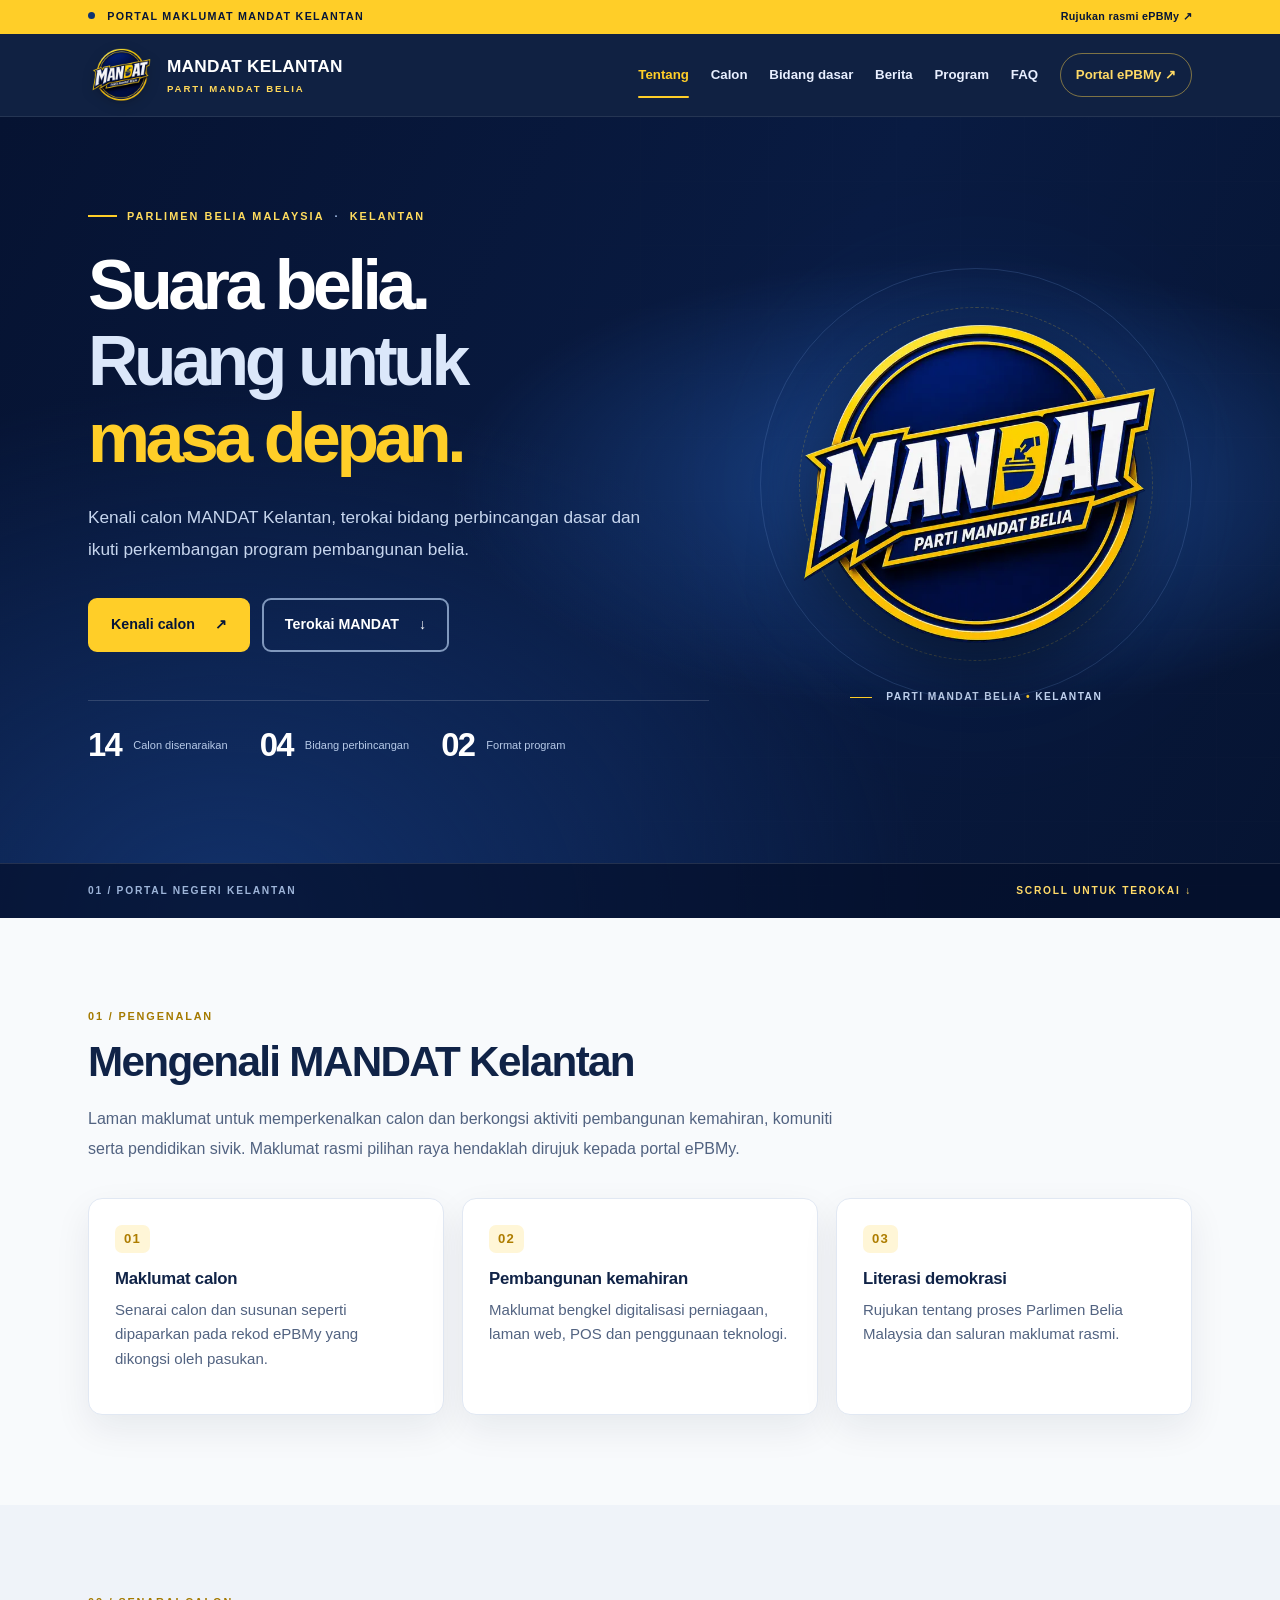
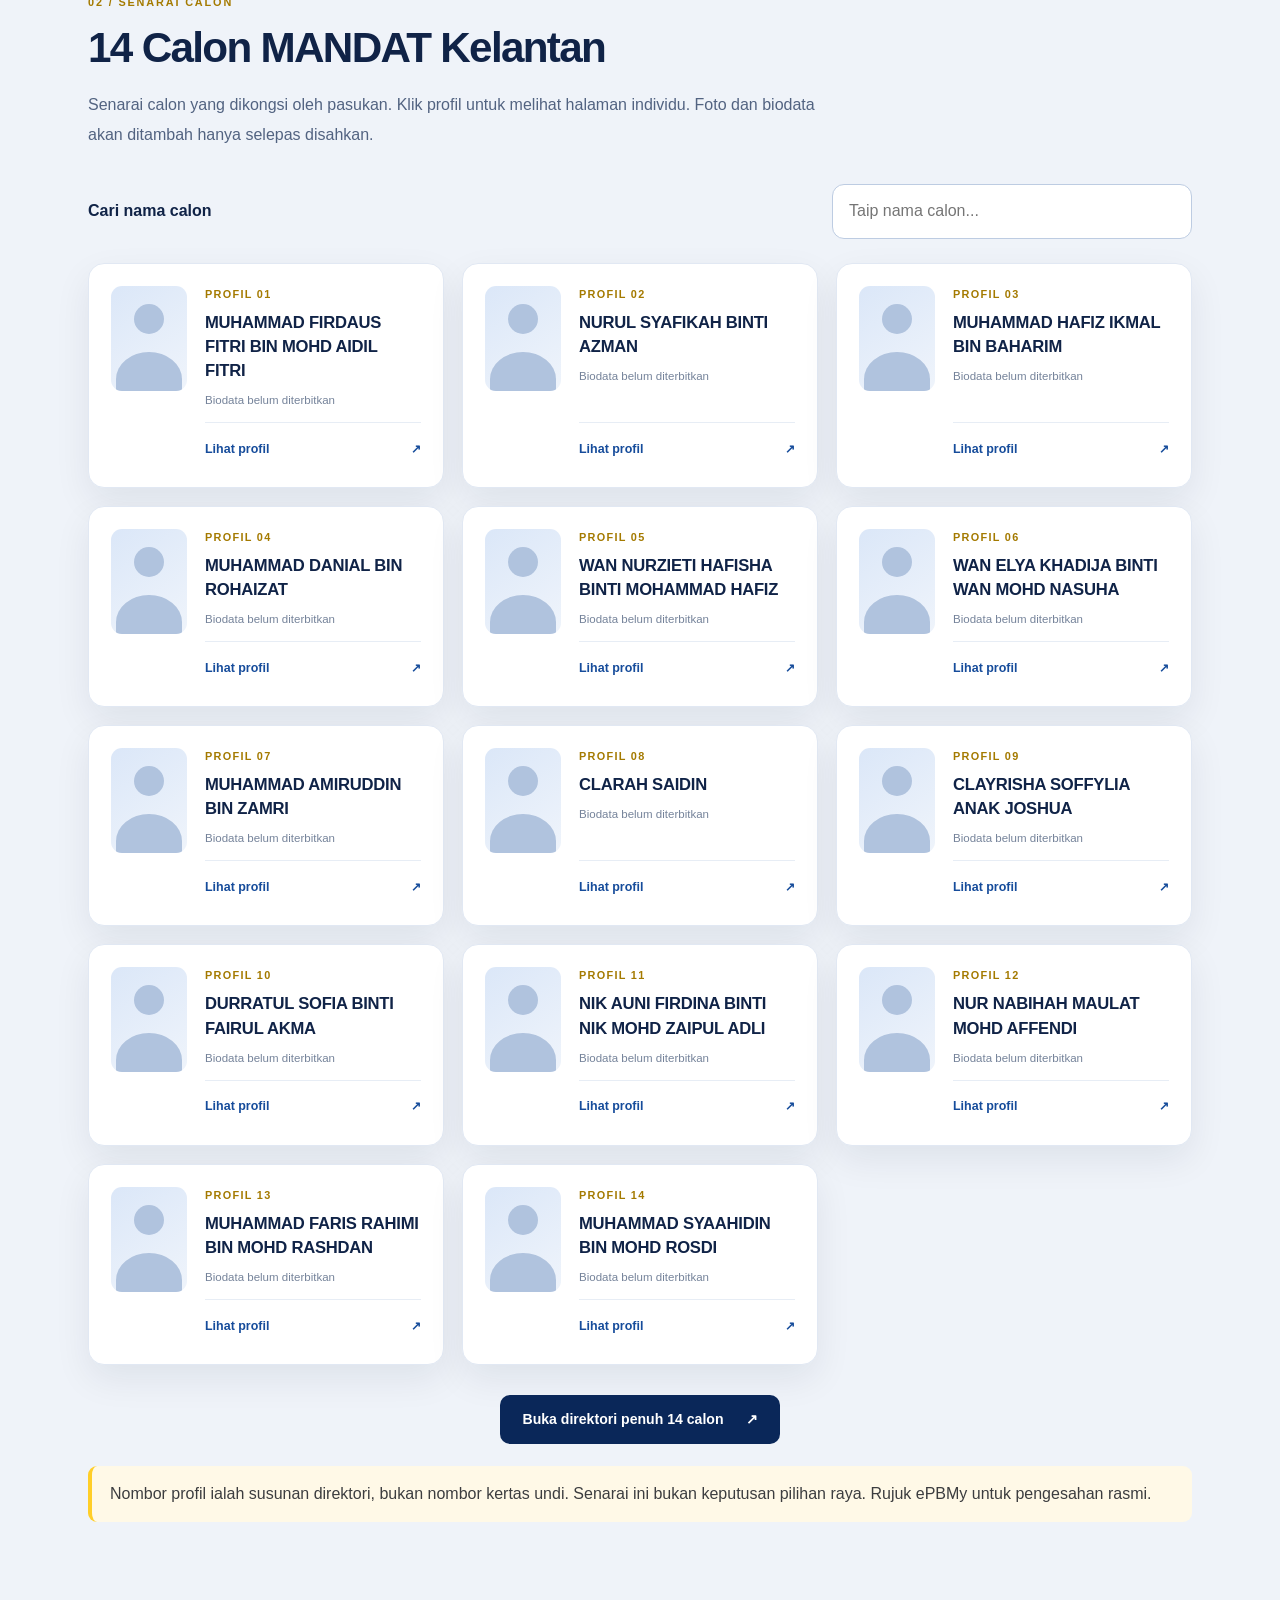
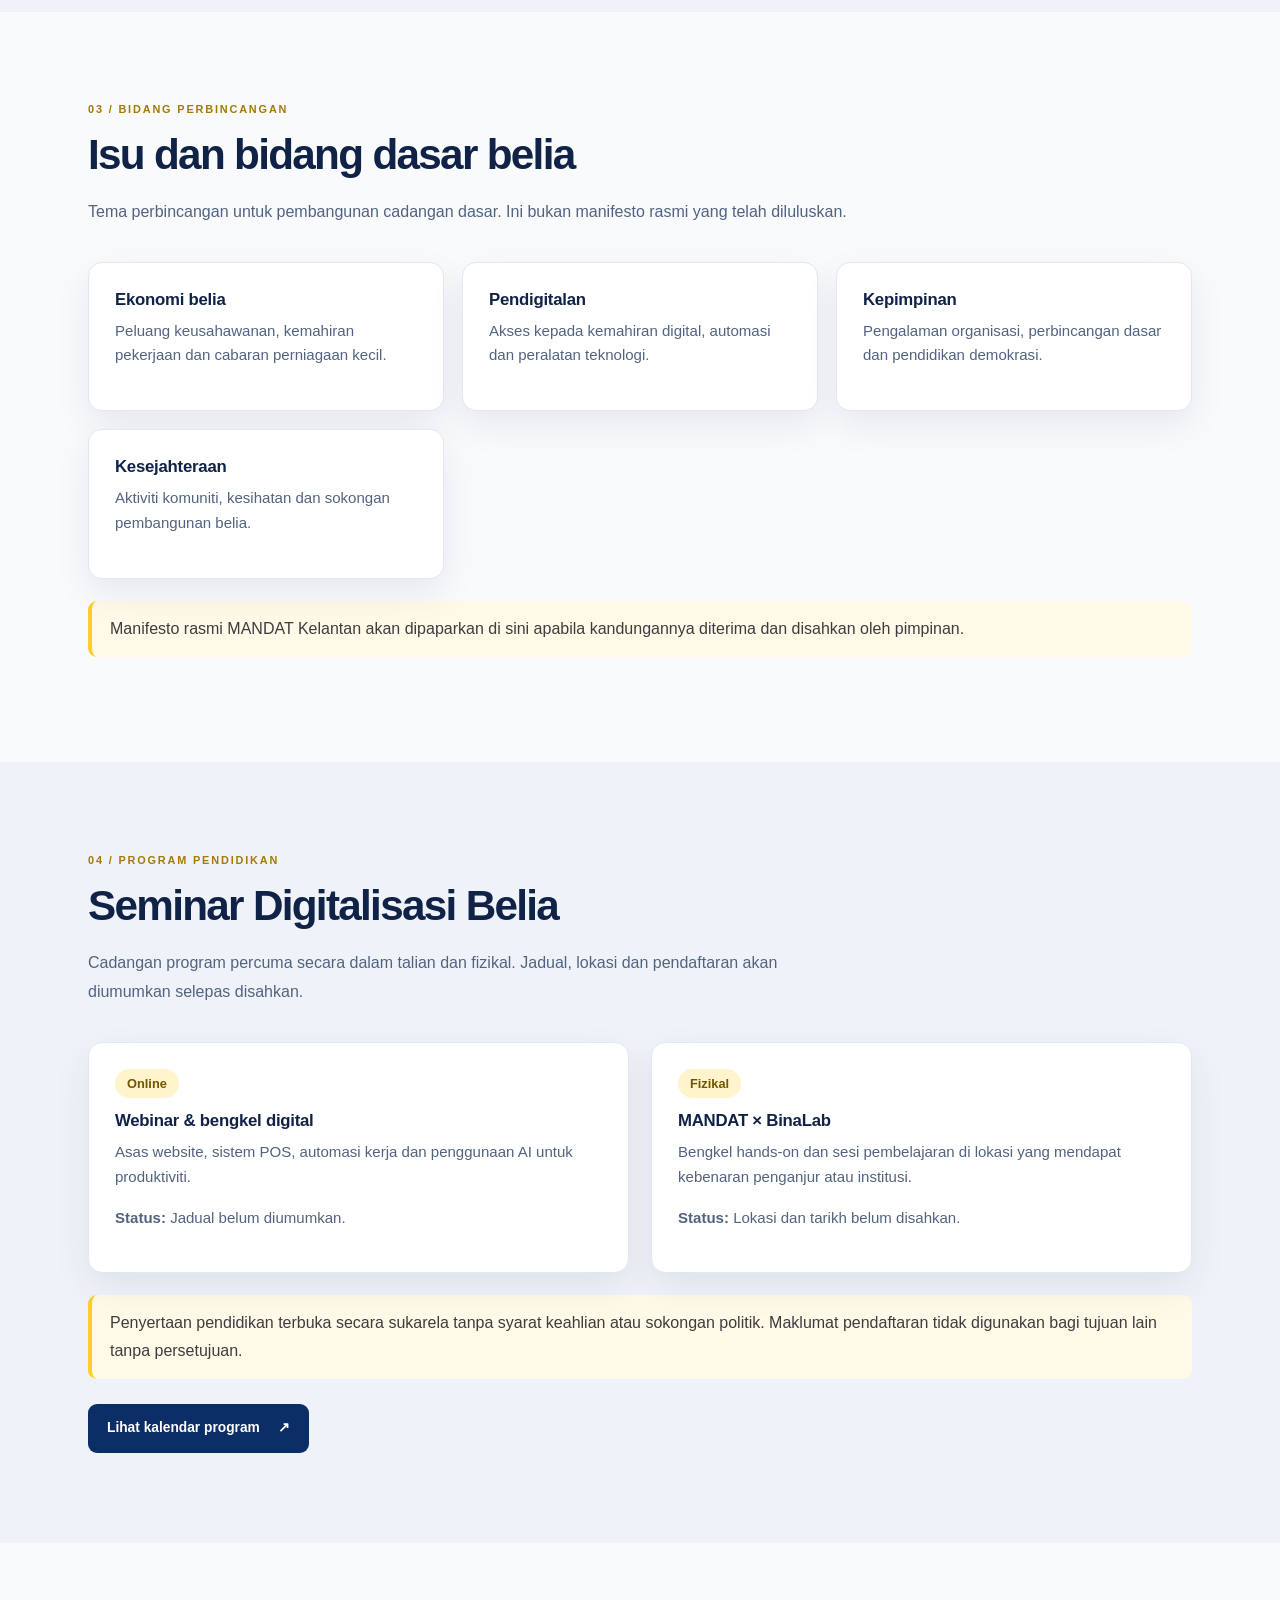
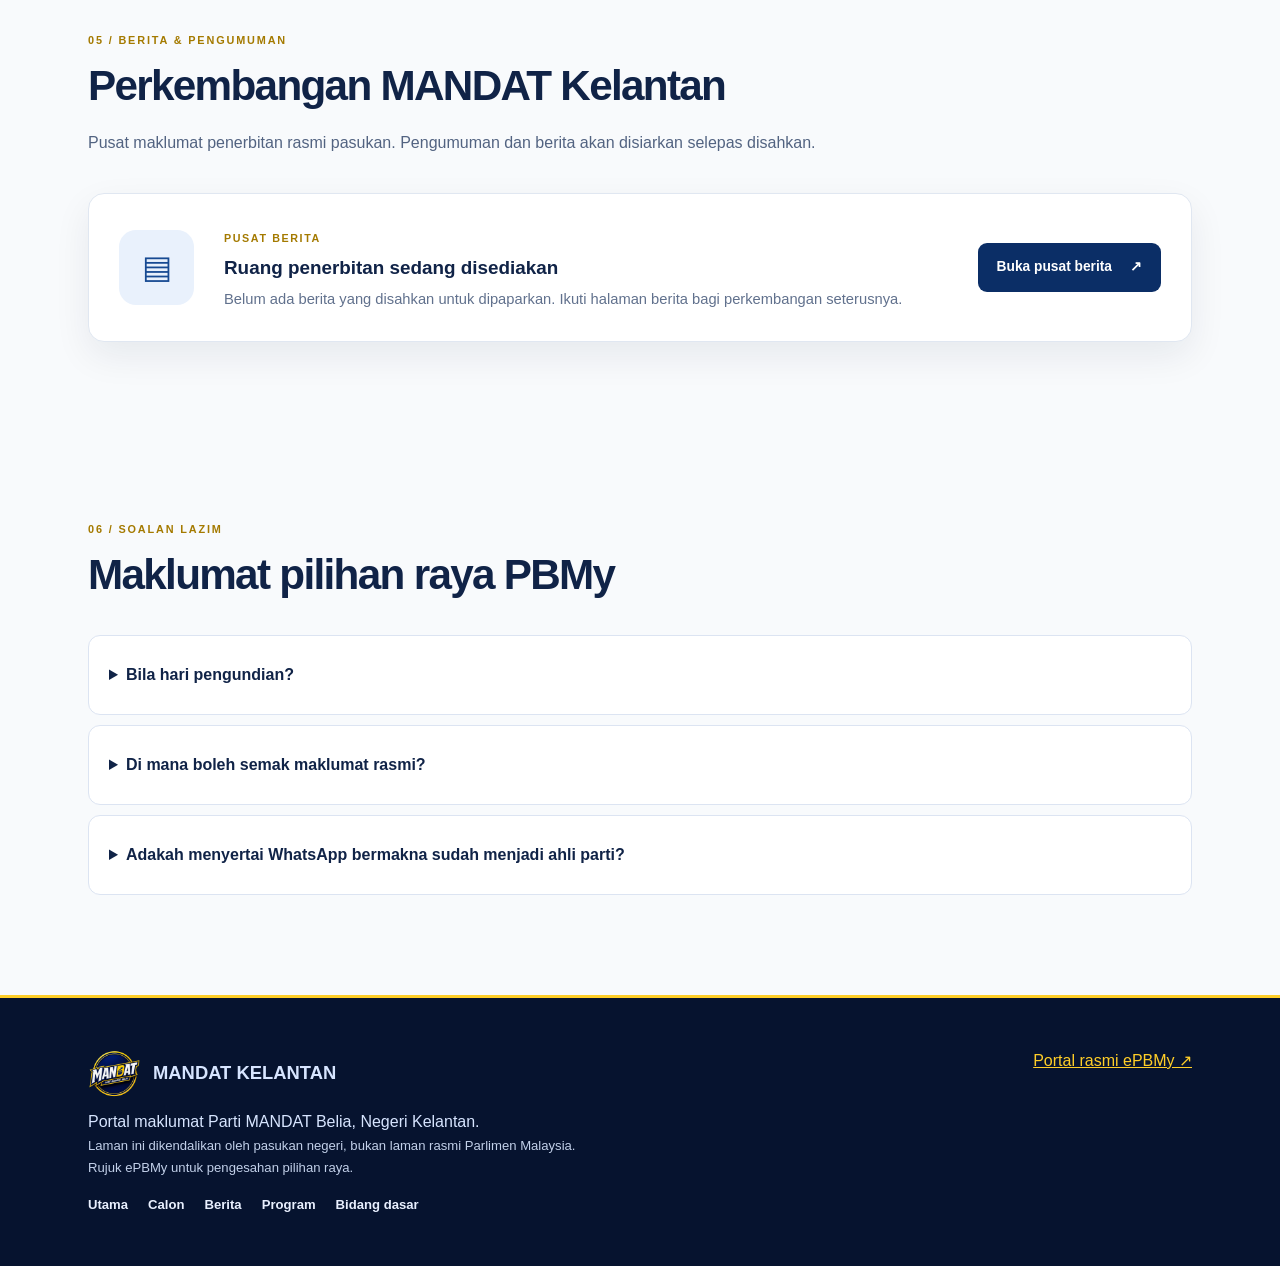
==== index.html @ 97d02eb4 "Connect index.html to Supabase CMS V3" ====
<!doctype html>
<html lang="ms"><head><meta charset="utf-8"><meta name="viewport" content="width=device-width, initial-scale=1">
<meta name="theme-color" content="#07183c"><meta name="description" content="Portal maklumat MANDAT Kelantan: calon, dasar, program pendidikan dan maklumat Parlimen Belia Malaysia.">
<title>MANDAT Kelantan | Calon, Dasar & Program Belia</title>
<meta property="og:title" content="MANDAT Kelantan | Calon, Dasar & Program Belia"><meta property="og:description" content="Kenali calon, bidang dasar dan program pendidikan belia Kelantan."><meta property="og:type" content="website"><meta name="color-scheme" content="light"><link rel="icon" type="image/svg+xml" href="mandat-logo-hd.svg?v=3">
<style>
:root{--navy:#07183c;--blue:#123d8d;--gold:#ffd11c;--white:#fff;--muted:#b8c9e6}*{box-sizing:border-box}html{scroll-behavior:smooth}body{margin:0;font:16px/1.65 system-ui,-apple-system,Segoe UI,sans-serif;color:#10244c;background:#f4f7fc}a{color:inherit}button{font:inherit;cursor:pointer}.wrap{max-width:1120px;margin:auto;padding:0 24px}header{background:var(--navy);color:#fff;position:sticky;top:0;z-index:10;box-shadow:0 6px 24px #0002}.head{min-height:76px;display:flex;align-items:center;justify-content:space-between;gap:16px}.brand{display:flex;align-items:center;gap:12px;text-decoration:none;font-weight:900;letter-spacing:.02em}.brand img{height:57px;width:65px;object-fit:contain}.brand span{font-size:1.05rem}.brand small{display:block;font-size:.67rem;color:var(--gold);letter-spacing:.12em}nav{display:flex;flex-wrap:wrap;gap:20px}nav a{text-decoration:none;font-size:.89rem;font-weight:650;color:#e8efff}nav a:hover{color:var(--gold)}.hero{background:radial-gradient(circle at 80% 20%,#1d56ae 0,transparent 45%),linear-gradient(120deg,#07183c,#102c67);color:#fff;padding:85px 0 95px;overflow:hidden}.hero .wrap{display:grid;grid-template-columns:1.5fr .65fr;align-items:center;gap:50px}.eyebrow{color:var(--gold);font-weight:800;text-transform:uppercase;letter-spacing:.18em;font-size:.75rem}h1{font-size:clamp(2.7rem,6vw,5.1rem);line-height:1.06;letter-spacing:-.045em;margin:16px 0}h2{font-size:clamp(1.7rem,3vw,2.4rem);line-height:1.2;margin:0 0 12px}h3{margin:0 0 8px;line-height:1.3}p{margin:0 0 16px}.hero p{color:#d8e4ff;max-width:640px}.hero img{width:100%;max-height:112px;max-width:112px;object-fit:contain;image-rendering:-webkit-optimize-contrast;filter:drop-shadow(0 15px 25px #0006)}.actions{display:flex;gap:12px;flex-wrap:wrap;margin-top:28px}.btn{display:inline-block;border-radius:10px;padding:12px 20px;font-weight:800;text-decoration:none;background:var(--gold);color:var(--navy);border:2px solid var(--gold)}.btn.secondary{background:transparent;color:white;border-color:#9db6e5}section{padding:74px 0}.section-head{max-width:750px;margin-bottom:26px}.muted{color:#526381}.grid{display:grid;grid-template-columns:repeat(3,1fr);gap:18px}.card{background:#fff;border:1px solid #dce4f2;border-radius:18px;padding:24px;box-shadow:0 8px 28px #123d8d0b}.card .num{color:#bd8e00;font-size:.82rem;font-weight:850;letter-spacing:.1em}.card p{color:#526381;font-size:.94rem}.band{background:#eaf0fb}.candidate{display:flex;align-items:center;gap:12px}.avatar{height:44px;width:44px;flex:none;display:grid;place-items:center;background:#dce8fa;color:#143c81;border-radius:50%;font-weight:800}.candidate h3{font-size:.92rem;margin:0}.candidate small{color:#687996}.note{border-left:4px solid var(--gold);padding:14px 18px;background:#fff8d9;border-radius:6px;color:#3c3d3f;margin-top:22px}.two{display:grid;grid-template-columns:1fr 1fr;gap:22px}.pill{display:inline-block;background:#dce8fb;color:#173e83;padding:4px 12px;border-radius:30px;font-size:.8rem;font-weight:800;margin-bottom:12px}.faq details{border:1px solid #dce4f2;background:white;border-radius:12px;padding:17px 20px;margin:10px 0}.faq summary{cursor:pointer;font-weight:750}.faq p{padding-top:10px;color:#526381}footer{background:var(--navy);color:#d7e5ff;padding:36px 0}footer a{color:var(--gold)}.foot{display:flex;justify-content:space-between;gap:18px;flex-wrap:wrap}#menu{display:none} @media(max-width:760px){.hero .wrap,.two{grid-template-columns:1fr}.hero{padding:56px 0}.hero img{max-height:112px;max-width:112px;margin:auto}.grid{grid-template-columns:1fr 1fr}nav{display:none;position:absolute;top:76px;left:0;right:0;background:var(--navy);padding:22px;flex-direction:column}nav.open{display:flex}#menu{display:block;background:transparent;color:#fff;border:1px solid #7996cb;border-radius:8px;padding:7px 12px}section{padding:52px 0}}@media(max-width:510px){.grid{grid-template-columns:1fr}.head{min-height:68px}.brand img{height:48px;width:52px}nav{top:68px}}
.skip-link{position:absolute;top:-80px;left:12px;z-index:99;background:var(--gold);color:var(--navy);padding:12px 18px;border-radius:10px}.skip-link:focus{top:12px}a:focus-visible,button:focus-visible,input:focus-visible,summary:focus-visible{outline:3px solid #e4a600;outline-offset:3px}section[id]{scroll-margin-top:84px}.hero::after{content:"";display:block;height:4px;background:linear-gradient(90deg,#fbd01c,#ffffff,#1f61c9);margin-top:85px}.stats{display:flex;gap:22px;flex-wrap:wrap;margin-top:26px}.stat{border-left:3px solid var(--gold);padding-left:14px}.stat strong{display:block;font-size:1.6rem;line-height:1.15;color:#fff}.stat small{font-size:.78rem;color:#c8d9fb}.search-panel{display:flex;gap:14px;align-items:center;justify-content:space-between;flex-wrap:wrap;margin:0 0 24px}.search-panel label{font-weight:750}.search-panel input{width:min(100%,360px);border:1px solid #bdcce2;border-radius:12px;padding:13px 16px;font:inherit;background:#fff;color:#10244c}.empty-state{display:none;background:#fff;border:1px dashed #b5c5dc;border-radius:12px;padding:20px;text-align:center;color:#536481}.candidate[hidden]{display:none!important}.card{transition:transform .18s ease,box-shadow .18s ease}.card:hover{transform:translateY(-3px);box-shadow:0 14px 35px #123d8d16}.site-disclaimer{font-size:.82rem;color:#c2d0e9;max-width:500px}@media(prefers-reduced-motion:reduce){html{scroll-behavior:auto}.card{transition:none}}@media(max-width:510px){.stats{gap:18px}.stat strong{font-size:1.35rem}.search-panel input{width:100%}}

/* MANDAT Kelantan V2.0 design system */
:root{--navy:#061538;--blue:#164da2;--gold:#ffce28;--ink:#102347;--border:#e3e8f1}
body{font-family:Inter,ui-sans-serif,-apple-system,BlinkMacSystemFont,"Segoe UI",sans-serif;line-height:1.65;background:#f8fafc;color:var(--ink);-webkit-font-smoothing:antialiased}
.wrap{max-width:1200px;padding-inline:clamp(20px,4vw,48px)}
.announcement{background:#ffce28;color:#061538;font-size:.67rem;font-weight:850;letter-spacing:.12em}
.announcement-inner{display:flex;justify-content:space-between;align-items:center;gap:12px;min-height:34px}
.announcement a{text-decoration:none;letter-spacing:.03em;white-space:nowrap}
.live-dot{display:inline-block;width:7px;height:7px;background:#0d3371;border-radius:50%;margin-right:8px;vertical-align:1px}
header{background:#07183bf5;backdrop-filter:blur(18px);border-bottom:1px solid #ffffff17;box-shadow:none}
.head{min-height:82px}
.brand{gap:13px;letter-spacing:.015em}
.brand img{height:60px;width:66px;filter:drop-shadow(0 3px 6px #0003)}
.brand span{font-size:1.08rem;line-height:1.2}
.brand small{margin-top:6px;letter-spacing:.2em;font-size:.6rem;color:#ffd85a}
nav{align-items:center;gap:clamp(12px,1.7vw,26px)}
nav a{font-size:.83rem;transition:color .2s}
nav .nav-external{border:1px solid #f7ce4a7a;color:#ffda66;border-radius:100px;padding:10px 15px;white-space:nowrap}
nav .nav-external:hover{background:#ffce28;color:#07183c}
.hero{position:relative;isolation:isolate;background:radial-gradient(ellipse at 74% 46%,#1a4387 0%,transparent 37%),radial-gradient(ellipse at 18% 100%,#12316a 0%,transparent 47%),linear-gradient(116deg,#061332 0%,#091b42 55%,#061432 100%);padding:0;min-height:650px}
.hero::after{display:none}
.hero::before{content:"";position:absolute;inset:0;pointer-events:none;opacity:.13;background-image:linear-gradient(#fff1 1px,transparent 1px),linear-gradient(90deg,#fff1 1px,transparent 1px);background-size:64px 64px;mask-image:linear-gradient(90deg,transparent,#000)}
.hero .hero-grid{display:grid;grid-template-columns:minmax(0,1.2fr) minmax(0,.9fr);align-items:center;gap:clamp(30px,5vw,85px);padding-top:105px;padding-bottom:95px;position:relative;z-index:1}
.hero-kicker{display:flex;align-items:center;gap:10px;color:#ffdc5e;font-size:.68rem;font-weight:850;letter-spacing:.19em;flex-wrap:wrap}
.kicker-line{width:29px;height:2px;background:#ffce28}.kicker-dot{color:#a9c4ee}
.hero h1{font-size:clamp(3rem,5.7vw,5.8rem);line-height:1.08;letter-spacing:-.065em;margin:22px 0 26px;font-weight:850}
.hero h1 span{color:#dbe7fa}.hero h1 em{font-style:normal;color:#ffce28}
.hero-lead{font-size:clamp(1rem,1.35vw,1.12rem);line-height:1.85;max-width:550px;color:#c7d6ee!important}
.actions{gap:12px;margin-top:32px}.btn{border-radius:9px;padding:13px 21px;font-size:.89rem;display:inline-flex;align-items:center;gap:20px;transition:transform .18s,background .18s}
.btn:hover{transform:translateY(-2px);background:#ffe06c}.btn.secondary{border-color:#8098bd;color:#fff}.btn.secondary:hover{background:#ffffff15}
.hero-metrics{display:flex;flex-wrap:wrap;gap:clamp(16px,2.5vw,34px);border-top:1px solid #ffffff26;margin-top:48px;padding-top:28px}
.hero-metrics>div{display:flex;align-items:center;gap:12px}.hero-metrics strong{font-size:2.05rem;color:#fff;line-height:1;font-weight:800;letter-spacing:-.05em}
.hero-metrics span{color:#b6c9e7;font-size:.69rem;max-width:105px;line-height:1.5}
.hero-art{position:relative;display:grid;place-items:center;min-height:470px;aspect-ratio:1}
.hero-art img{position:relative;z-index:2;width:90%;max-width:420px;max-height:none;filter:drop-shadow(0 26px 30px #0007);animation:floatLogo 7s ease-in-out infinite}
.orbit{position:absolute;border:1px solid #6c94d13b;border-radius:50%;aspect-ratio:1}
.orbit-outer{width:100%;max-width:520px}.orbit-inner{width:82%;max-width:440px;border-style:dashed;border-color:#ffcf283b}
.hero-art-glow{position:absolute;width:68%;height:68%;border-radius:50%;background:#2359b9;filter:blur(90px);opacity:.28}
.hero-art-caption{position:absolute;bottom:-6px;color:#c4d6f3;font-size:.67rem;letter-spacing:.19em;font-weight:750;white-space:nowrap}
.hero-art-caption span{color:#ffce28}.caption-rule{display:inline-block;width:22px;height:1px;background:#ffce28;vertical-align:middle;margin-right:10px}
.hero-bottom{border-top:1px solid #ffffff1e;background:#030e29aa;position:relative;z-index:1}
.hero-bottom .wrap{display:flex;justify-content:space-between;align-items:center;gap:12px;min-height:54px;color:#9eb5d9;font-size:.64rem;letter-spacing:.17em;font-weight:800}
.hero-bottom a{color:#ffda68;text-decoration:none}
section{padding:clamp(68px,7vw,104px) 0}
.section-head{max-width:800px;margin-bottom:35px}
.section-head .eyebrow{font-size:.68rem;letter-spacing:.17em;margin-bottom:12px}
h2{font-size:clamp(2rem,3.3vw,3rem);font-weight:820;letter-spacing:-.045em;line-height:1.16;margin-bottom:17px}
.section-head .muted{font-size:1rem;line-height:1.85}
.band{background:#eff3f9}
.card{border:1px solid #e1e7f0;border-radius:14px;padding:26px;box-shadow:0 8px 25px #0c285208}
.card h3{font-size:1.05rem;letter-spacing:-.015em}
.card .num{display:inline-block;color:#ae7d00;background:#fff6d7;border-radius:7px;padding:3px 9px;margin-bottom:15px}
.candidate{align-items:center;min-height:116px;gap:17px}
.candidate h3{font-size:.89rem;line-height:1.45}
.avatar{width:48px;height:48px;background:#e9f0fc;color:#174c9b;border-radius:12px}
.pill{background:#fff4cb;color:#765400}
.note{border-radius:9px;background:#fff9e7}
footer{padding:50px 0;background:#06132f}
.footer-brand{display:flex;align-items:center;gap:13px;margin-bottom:9px}
.footer-brand strong{font-size:1.15rem}
.footer-brand img{object-fit:contain}
#menu{align-items:center;gap:10px;border:1px solid #ffffff60;border-radius:9px;padding:10px 13px;background:#ffffff0b;color:white;font-size:.85rem;font-weight:750}
.menu-bars{width:20px;display:grid;gap:4px}.menu-bars i{display:block;height:2px;width:20px;background:#fff;border-radius:2px}
@keyframes floatLogo{0%,100%{transform:translateY(0)}50%{transform:translateY(-11px)}}
@media(max-width:1020px){.brand span{font-size:.94rem}nav{gap:13px}nav a{font-size:.78rem}}
@media(max-width:860px){#menu{display:inline-flex}nav{display:none;position:absolute;top:100%;left:0;right:0;background:#081a40;padding:16px 22px 23px;flex-direction:column;align-items:stretch;gap:0;border-top:1px solid #ffffff24;box-shadow:0 20px 30px #0004}nav.open{display:flex}nav a{font-size:.96rem;padding:13px 10px;border-bottom:1px solid #ffffff12}nav .nav-external{margin-top:12px;text-align:center;border:1px solid #ffce2870;padding:12px} .hero .hero-grid{grid-template-columns:1fr 0.75fr;gap:20px;padding-top:74px;padding-bottom:75px}.hero h1{font-size:clamp(2.7rem,6vw,4.2rem)}.hero-art{min-height:300px}}
@media(max-width:700px){.announcement{font-size:.58rem}.announcement-inner{min-height:31px}.announcement a{font-size:.58rem}.head{min-height:72px}.brand img{height:51px;width:55px}.brand span{font-size:.92rem}.brand small{font-size:.51rem}.hero .hero-grid{grid-template-columns:1fr;gap:20px;padding-top:65px;padding-bottom:58px}.hero h1{font-size:clamp(2.9rem,10vw,4.9rem)}.hero-art{min-height:300px;width:min(100%,360px);margin:10px auto 0}.hero-art img{width:82%}.hero-art-caption{bottom:-10px;font-size:.56rem}.hero-metrics{margin-top:37px;gap:22px}.hero-metrics strong{font-size:1.8rem}.hero-metrics span{font-size:.63rem}.hero-bottom .wrap{min-height:47px;font-size:.55rem}.grid{grid-template-columns:1fr 1fr}.two{grid-template-columns:1fr}}
@media(max-width:510px){.wrap{padding-inline:20px}.announcement-inner{gap:6px}.announcement-inner>span{max-width:58%;line-height:1.4}.hero h1{font-size:clamp(2.85rem,12vw,4rem)}.hero-kicker{font-size:.6rem;letter-spacing:.12em}.hero-metrics{justify-content:space-between;gap:10px}.hero-metrics>div{display:block}.hero-metrics strong{display:block;margin-bottom:8px}.hero-metrics span{display:block;max-width:95px}.hero-art{min-height:295px}.hero-bottom .wrap{font-size:.5rem}.grid{grid-template-columns:1fr}.card{padding:22px}.actions{gap:10px}.btn{padding:12px 16px;gap:12px}.brand img{height:45px;width:47px}.brand span{font-size:.84rem}.brand small{letter-spacing:.13em}}
@media(prefers-reduced-motion:reduce){.hero-art img{animation:none}.btn{transition:none}}


/* V2.1 candidate directory */
.candidate-v21{display:flex;align-items:flex-start;gap:17px;min-height:178px;padding:22px;border-radius:15px}
.candidate-avatar{position:relative;width:76px;height:94px;flex:none;background:linear-gradient(145deg,#dbe7f8,#eff4fb);border-radius:11px;overflow:hidden;display:block}
.candidate-head{position:absolute;top:18px;left:50%;width:30px;height:30px;transform:translateX(-50%);background:#b0c3de;border-radius:50%}
.candidate-shoulders{position:absolute;bottom:-15px;left:50%;width:66px;height:54px;transform:translateX(-50%);background:#b0c3de;border-radius:50% 50% 0 0}
.candidate-info{display:flex;flex-direction:column;min-width:0;flex:1;align-self:stretch}
.candidate-info .candidate-index{color:#a47a00;letter-spacing:.12em;font-weight:850;font-size:.68rem}
.candidate-info h3{font-size:.9rem;line-height:1.42;letter-spacing:-.015em;margin:8px 0}
.candidate-info .candidate-pending{color:#75839a;font-size:.72rem;margin-bottom:12px}
.candidate-info .candidate-link{margin-top:auto;border-top:1px solid #e7edf5;padding-top:10px;text-decoration:none;color:#164c9b;font-weight:850;font-size:.78rem;display:flex;align-items:center;justify-content:space-between}
.candidate-info .candidate-link:hover{color:#09295e}
.directory-action{text-align:center;margin-top:28px}
.directory-button{display:inline-flex;gap:22px;align-items:center;background:#0a2759;color:#fff;text-decoration:none;padding:13px 22px;border-radius:10px;font-size:.88rem;font-weight:800}
.directory-button:hover{background:#164c9b}
@media(max-width:700px){.candidate-v21{min-height:174px}}
@media(max-width:510px){.candidate-v21{min-height:160px}.candidate-avatar{width:78px;height:96px}}
/* V2.2 homepage editorial links */
.v22-actions{margin-top:25px}.v22-link{display:inline-flex;align-items:center;justify-content:space-between;gap:18px;background:#0b2e66;color:#fff;text-decoration:none;padding:13px 19px;border-radius:9px;font-weight:850;font-size:.86rem}.v22-link:hover{background:#174d99}.v22-news-preview{display:grid;grid-template-columns:80px 1fr auto;align-items:center;gap:25px;padding:30px;border:1px solid #e0e7f1;border-radius:16px;background:#fff;box-shadow:0 8px 25px #092b5609}.v22-news-mark{width:75px;height:75px;border-radius:17px;display:grid;place-items:center;background:#e9f1fc;color:#174a92;font-size:2rem}.v22-news-label{font-size:.67rem;letter-spacing:.15em;font-weight:850;color:#a47a00}.v22-news-preview h3{font-size:1.18rem;margin:6px 0}.v22-news-preview p{margin:0;color:#61718d;font-size:.92rem}@media(max-width:760px){.v22-news-preview{grid-template-columns:65px 1fr;gap:18px;padding:23px}.v22-news-mark{width:65px;height:65px}.v22-news-preview .v22-link{grid-column:1/-1;justify-content:center}}@media(max-width:510px){.v22-news-preview{grid-template-columns:1fr}.v22-news-preview .v22-link{grid-column:1}.v22-news-mark{width:58px;height:58px}}
</style><link rel="stylesheet" href="v23.css?v=23"><link rel="stylesheet" href="cms-public.css"></head><body><a class="skip-link" href="#main">Langkau ke kandungan</a>
<div class="announcement"><div class="wrap announcement-inner"><span><span class="live-dot" aria-hidden="true"></span> PORTAL MAKLUMAT MANDAT KELANTAN</span><a href="https://epbmy.parlimen.gov.my/" target="_blank" rel="noopener noreferrer">Rujukan rasmi ePBMy <span aria-hidden="true">↗</span></a></div></div><header><div class="wrap head"><a class="brand" href="index.html" aria-label="MANDAT Kelantan, halaman utama"><img src="mandat-logo-hd.svg?v=3" alt="Logo rasmi Parti MANDAT Belia" width="60" height="60"><span>MANDAT KELANTAN<small>PARTI MANDAT BELIA</small></span></a><button id="menu" aria-expanded="false" aria-controls="nav" aria-label="Buka menu navigasi"><span class="menu-bars" aria-hidden="true"><i></i><i></i><i></i></span><span class="menu-label">Menu</span></button><nav id="nav" aria-label="Navigasi utama"><a href="#tentang">Tentang</a><a href="calon.html">Calon</a><a href="#dasar">Bidang dasar</a><a href="berita.html">Berita</a><a href="program.html">Program</a><a href="#faq">FAQ</a><a class="nav-external" href="https://epbmy.parlimen.gov.my/" target="_blank" rel="noopener noreferrer">Portal ePBMy ↗</a></nav></div></header>
<main id="main"><div id="utama" class="hero"><div class="wrap hero-grid"><div class="hero-copy"><div class="hero-kicker"><span class="kicker-line"></span> PARLIMEN BELIA MALAYSIA <span class="kicker-dot">·</span> KELANTAN</div><h1>Suara belia.<br><span>Ruang untuk</span><br><em>masa depan.</em></h1><p class="hero-lead">Kenali calon MANDAT Kelantan, terokai bidang perbincangan dasar dan ikuti perkembangan program pembangunan belia.</p><div class="actions"><a class="btn" href="#calon">Kenali calon <span aria-hidden="true">↗</span></a><a class="btn secondary" href="#tentang">Terokai MANDAT <span aria-hidden="true">↓</span></a></div><div class="hero-metrics" aria-label="Ringkasan portal"><div><strong>14</strong><span>Calon disenaraikan</span></div><div><strong>04</strong><span>Bidang perbincangan</span></div><div><strong>02</strong><span>Format program</span></div></div></div><div class="hero-art" aria-label="Identiti MANDAT Belia"><div class="orbit orbit-outer"></div><div class="orbit orbit-inner"></div><div class="hero-art-glow"></div><img src="mandat-logo-hd.svg?v=3" width="420" height="420" alt="Logo rasmi Parti MANDAT Belia" fetchpriority="high"><div class="hero-art-caption"><span class="caption-rule"></span> PARTI MANDAT BELIA <span>•</span> KELANTAN</div></div></div><div class="hero-bottom"><div class="wrap"><span>01 / PORTAL NEGERI KELANTAN</span><a href="#tentang">SCROLL UNTUK TEROKAI <span aria-hidden="true">↓</span></a></div></div></div>
<section id="tentang"><div class="wrap"><div class="section-head"><div class="eyebrow" style="color:#a47a00">01 / Pengenalan</div><h2>Mengenali MANDAT Kelantan</h2><p class="muted">Laman maklumat untuk memperkenalkan calon dan berkongsi aktiviti pembangunan kemahiran, komuniti serta pendidikan sivik. Maklumat rasmi pilihan raya hendaklah dirujuk kepada portal ePBMy.</p></div><div class="grid"><div class="card"><span class="num">01</span><h3>Maklumat calon</h3><p>Senarai calon dan susunan seperti dipaparkan pada rekod ePBMy yang dikongsi oleh pasukan.</p></div><div class="card"><span class="num">02</span><h3>Pembangunan kemahiran</h3><p>Maklumat bengkel digitalisasi perniagaan, laman web, POS dan penggunaan teknologi.</p></div><div class="card"><span class="num">03</span><h3>Literasi demokrasi</h3><p>Rujukan tentang proses Parlimen Belia Malaysia dan saluran maklumat rasmi.</p></div></div></div></section>
<section id="calon" class="band"><div class="wrap"><div class="section-head"><div class="eyebrow" style="color:#a47a00">02 / Senarai calon</div><h2>14 Calon MANDAT Kelantan</h2><p class="muted">Senarai calon yang dikongsi oleh pasukan. Klik profil untuk melihat halaman individu. Foto dan biodata akan ditambah hanya selepas disahkan.</p></div><div class="search-panel"><label for="candidateSearch">Cari nama calon</label><input id="candidateSearch" type="search" placeholder="Taip nama calon..." autocomplete="off" aria-controls="candidateGrid"></div><div class="grid" id="candidateGrid" aria-live="polite"></div><div class="directory-action"><a href="calon.html" class="directory-button">Buka direktori penuh 14 calon <span aria-hidden="true">↗</span></a></div><p id="candidateEmpty" class="empty-state" role="status">Tiada calon sepadan. Cuba ejaan lain.</p><div class="note">Nombor profil ialah susunan direktori, bukan nombor kertas undi. Senarai ini bukan keputusan pilihan raya. Rujuk ePBMy untuk pengesahan rasmi.</div></div></section>
<section id="dasar"><div class="wrap"><div class="section-head"><div class="eyebrow" style="color:#a47a00">03 / Bidang perbincangan</div><h2>Isu dan bidang dasar belia</h2><p class="muted">Tema perbincangan untuk pembangunan cadangan dasar. Ini bukan manifesto rasmi yang telah diluluskan.</p></div><div class="grid"><div class="card"><h3>Ekonomi belia</h3><p>Peluang keusahawanan, kemahiran pekerjaan dan cabaran perniagaan kecil.</p></div><div class="card"><h3>Pendigitalan</h3><p>Akses kepada kemahiran digital, automasi dan peralatan teknologi.</p></div><div class="card"><h3>Kepimpinan</h3><p>Pengalaman organisasi, perbincangan dasar dan pendidikan demokrasi.</p></div><div class="card"><h3>Kesejahteraan</h3><p>Aktiviti komuniti, kesihatan dan sokongan pembangunan belia.</p></div></div><p class="note">Manifesto rasmi MANDAT Kelantan akan dipaparkan di sini apabila kandungannya diterima dan disahkan oleh pimpinan.</p></div></section>
<section id="program" class="band"><div class="wrap"><div class="section-head"><div class="eyebrow" style="color:#a47a00">04 / Program pendidikan</div><h2>Seminar Digitalisasi Belia</h2><p class="muted">Cadangan program percuma secara dalam talian dan fizikal. Jadual, lokasi dan pendaftaran akan diumumkan selepas disahkan.</p></div><div class="two"><div class="card"><span class="pill">Online</span><h3>Webinar & bengkel digital</h3><p>Asas website, sistem POS, automasi kerja dan penggunaan AI untuk produktiviti.</p><p><strong>Status:</strong> Jadual belum diumumkan.</p></div><div class="card"><span class="pill">Fizikal</span><h3>MANDAT × BinaLab</h3><p>Bengkel hands-on dan sesi pembelajaran di lokasi yang mendapat kebenaran penganjur atau institusi.</p><p><strong>Status:</strong> Lokasi dan tarikh belum disahkan.</p></div></div><p class="note">Penyertaan pendidikan terbuka secara sukarela tanpa syarat keahlian atau sokongan politik. Maklumat pendaftaran tidak digunakan bagi tujuan lain tanpa persetujuan.</p><div class="v22-actions"><a class="v22-link" href="program.html">Lihat kalendar program <span aria-hidden="true">↗</span></a></div></div></section>
<section id="berita"><div class="wrap"><div class="section-head"><div class="eyebrow" style="color:#a47a00">05 / Berita & pengumuman</div><h2>Perkembangan MANDAT Kelantan</h2><p class="muted">Pusat maklumat penerbitan rasmi pasukan. Pengumuman dan berita akan disiarkan selepas disahkan.</p></div><div class="v22-news-preview"><div class="v22-news-mark" aria-hidden="true">▤</div><div><span class="v22-news-label">PUSAT BERITA</span><h3>Ruang penerbitan sedang disediakan</h3><p>Belum ada berita yang disahkan untuk dipaparkan. Ikuti halaman berita bagi perkembangan seterusnya.</p></div><a class="v22-link" href="berita.html">Buka pusat berita <span aria-hidden="true">↗</span></a></div></div></section>
<section id="faq"><div class="wrap faq"><div class="section-head"><div class="eyebrow" style="color:#a47a00">06 / Soalan lazim</div><h2>Maklumat pilihan raya PBMy</h2></div><details><summary>Bila hari pengundian?</summary><p>Tarikh yang dimaklumkan kepada pasukan ialah 1 November 2026. Sila sahkan sebarang perubahan melalui portal rasmi.</p></details><details><summary>Di mana boleh semak maklumat rasmi?</summary><p>Layari <a href="https://epbmy.parlimen.gov.my/" target="_blank" rel="noopener">portal ePBMy</a> untuk pengumuman dan peraturan rasmi.</p></details><details><summary>Adakah menyertai WhatsApp bermakna sudah menjadi ahli parti?</summary><p>Tidak semestinya. Keahlian rasmi tertakluk kepada proses pendaftaran dan pengesahan yang ditetapkan ePBMy.</p></details></div></section></main>
<footer><div class="wrap foot"><div><div class="footer-brand"><img src="mandat-logo-hd.svg?v=3" alt="" width="52" height="52" loading="lazy"><strong>MANDAT KELANTAN</strong></div><div>Portal maklumat Parti MANDAT Belia, Negeri Kelantan.</div><p class="site-disclaimer">Laman ini dikendalikan oleh pasukan negeri, bukan laman rasmi Parlimen Malaysia. Rujuk ePBMy untuk pengesahan pilihan raya.</p></div><div><a href="https://epbmy.parlimen.gov.my/" target="_blank" rel="noopener">Portal rasmi ePBMy ↗</a></div></div></footer>
<script src="calon-data.js"></script>
<script>
const candidates=window.MANDAT_CANDIDATES||[];
document.getElementById("candidateGrid").innerHTML=candidates.map(c=>'<article class="card candidate candidate-v21"><div class="candidate-avatar" aria-hidden="true"><span class="candidate-head"></span><span class="candidate-shoulders"></span></div><div class="candidate-info"><small class="candidate-index">PROFIL '+String(c.id).padStart(2,'0')+'</small><h3>'+c.name+'</h3><small class="candidate-pending">Biodata belum diterbitkan</small><a class="candidate-link" href="calon.html?id='+c.id+'" aria-label="Lihat profil '+c.name+'">Lihat profil <span aria-hidden="true">↗</span></a></div></article>').join('');
const search=document.getElementById('candidateSearch'),empty=document.getElementById('candidateEmpty');search.addEventListener('input',()=>{const q=search.value.toLocaleLowerCase('ms').trim();let visible=0;document.querySelectorAll('#candidateGrid .candidate').forEach(el=>{const match=el.textContent.toLocaleLowerCase('ms').includes(q);el.hidden=!match;if(match)visible++});empty.style.display=visible?'none':'block'});
const b=document.getElementById('menu'),n=document.getElementById('nav');const closeMenu=()=>{n.classList.remove('open');b.setAttribute('aria-expanded','false');b.setAttribute('aria-label','Buka menu navigasi')};b.addEventListener('click',()=>{const open=n.classList.toggle('open');b.setAttribute('aria-expanded',String(open));b.setAttribute('aria-label',open?'Tutup menu navigasi':'Buka menu navigasi')});n.querySelectorAll('a').forEach(a=>a.addEventListener('click',closeMenu));document.addEventListener('keydown',e=>{if(e.key==='Escape')closeMenu()});document.addEventListener('click',e=>{if(!n.contains(e.target)&&!b.contains(e.target))closeMenu()});window.addEventListener('resize',()=>{if(window.innerWidth>860)closeMenu()});
</script><script src="cms-config.js"></script><script src="cms-public.js"></script><script src="cms-candidates.js"></script><script src="v23.js?v=23"></script></body></html>
---- v23.css ----
/* MANDAT Kelantan V2.3 | Unified visual refinement across every page */
:root{--v23-navy:#061538;--v23-ink:#102347;--v23-gold:#ffce28;--v23-line:#e1e8f3;--v23-radius:16px;--v23-shadow:0 14px 36px rgba(6,21,56,.075)}
html{scroll-padding-top:100px}body{overflow-x:clip}main{display:block}a,button,input,select,summary{-webkit-tap-highlight-color:transparent}a:focus-visible,button:focus-visible,input:focus-visible,select:focus-visible,summary:focus-visible{outline:3px solid #d4a100!important;outline-offset:4px}
a,button{touch-action:manipulation}button,a{transition:background-color .18s ease,color .18s ease,border-color .18s ease}
header{z-index:40!important}header nav{flex-wrap:nowrap}header nav a{position:relative;white-space:nowrap}header nav a[aria-current="page"]:not(.nav-external):not(.nav-cta),header nav a.is-current:not(.nav-external):not(.nav-cta){color:var(--v23-gold)!important}
header nav a[aria-current="page"]:not(.nav-external):not(.nav-cta)::after,header nav a.is-current:not(.nav-external):not(.nav-cta)::after{content:"";height:2px;background:var(--v23-gold);position:absolute;bottom:-12px;left:0;right:0;border-radius:2px}
#menu{min-width:44px;min-height:44px;align-items:center;justify-content:center;gap:8px;font-weight:750}header .brand{min-width:0}header .brand span{overflow-wrap:normal}header .brand img{flex:none}
section[id]{scroll-margin-top:100px}section .section-head{max-width:760px}section .section-head h2{letter-spacing:-.04em}section .section-head p{line-height:1.85}
.card,.person,.tile,.detail-card,.side-card,.article,.aside,.calendar{border-color:var(--v23-line)!important;box-shadow:var(--v23-shadow)!important}
.card,.person,.tile{transition:transform .2s ease,box-shadow .2s ease,border-color .2s ease}
.card:hover,.person:hover,.tile:hover{transform:translateY(-3px);box-shadow:0 20px 40px rgba(6,21,56,.11)!important;border-color:#b8cbe5!important}
.card h3,.person h2,.tile h2{overflow-wrap:anywhere}
.btn,.v22-link,.directory-button,.button,.action{min-height:46px;align-items:center;justify-content:center}
.note,.info{line-height:1.75}
footer{border-top:3px solid var(--v23-gold)}footer .foot,footer .footer{align-items:start}footer .footer-brand,footer .footer-logo{font-weight:850}
.v23-footer-links{display:flex;flex-wrap:wrap;gap:10px 20px;margin-top:16px}.v23-footer-links a{font-size:.82rem;font-weight:700;text-decoration:none;color:#e9f0ff}.v23-footer-links a:hover{text-decoration:underline;color:var(--v23-gold)}
.v23-footer-credit{display:block;font-size:.72rem;color:#b6c8e4;margin-top:18px}
.v23-scrolltop{position:fixed;right:clamp(14px,3vw,30px);bottom:clamp(16px,3vw,30px);z-index:35;border:1px solid #ffffff55;background:#09275b;color:#fff;width:46px;height:46px;border-radius:13px;box-shadow:0 8px 22px #06153840;display:grid;place-items:center;font-size:1.25rem;opacity:0;transform:translateY(8px);pointer-events:none}
.v23-scrolltop.is-visible{opacity:1;transform:translateY(0);pointer-events:auto}.v23-scrolltop:hover{background:#17488f}
.v23-reading{height:3px;position:fixed;top:0;left:0;width:0;z-index:60;background:var(--v23-gold);pointer-events:none}
.v23-visually-hidden{position:absolute!important;width:1px!important;height:1px!important;padding:0!important;margin:-1px!important;overflow:hidden!important;clip:rect(0,0,0,0)!important;white-space:nowrap!important;border:0!important}
/* Homepage hero */
.hero{min-height:0!important}.hero .hero-grid{padding-top:clamp(62px,7vw,94px)!important;padding-bottom:clamp(68px,8vw,102px)!important;gap:clamp(30px,4vw,65px)!important;grid-template-columns:minmax(0,1.18fr) minmax(0,.82fr)!important}
.hero h1{font-size:clamp(2.85rem,5.45vw,5.55rem)!important;line-height:1.095!important;letter-spacing:-.063em!important;text-wrap:balance}
.hero-lead{max-width:560px!important}.hero-art{min-height:380px!important}.hero-art img{max-width:365px!important;width:88%!important;max-height:none!important;image-rendering:auto!important}
.hero-metrics{gap:clamp(16px,2.6vw,32px)!important}.hero-metrics>div{min-width:0}.hero-metrics strong{font-variant-numeric:tabular-nums}
.hero-art-caption{font-size:.64rem!important;letter-spacing:.14em!important}
.hero-bottom{min-height:0}.actions .btn{min-height:49px}.hero-kicker{line-height:1.7}
#calon .candidate-v21{align-items:stretch!important;min-height:180px!important;gap:18px!important;border-radius:var(--v23-radius)!important}
#calon .candidate-avatar{width:76px;height:105px;align-self:flex-start}
#calon .candidate-info{min-width:0;flex:1}
#calon .candidate-info h3{font-size:clamp(.92rem,1.3vw,1.04rem)!important;line-height:1.45!important;margin:7px 0 8px!important;overflow-wrap:anywhere}
#calon .candidate-info .candidate-link{min-height:43px;display:flex;align-items:center;gap:12px}
#calon .search-panel input{min-height:46px}.directory-action{margin-top:30px}
.v22-news-preview{box-shadow:var(--v23-shadow)!important}
.faq summary{min-height:44px;display:list-item;align-content:center}.faq details[open]{border-color:#bbcee8;background:#fff}
.faq details p{margin-bottom:0}
 /* Candidate directory and profiles */
.person{border-radius:var(--v23-radius)!important}.person-visual{height:170px!important}.person-body{padding:clamp(18px,2vw,25px)!important}.person h2{min-height:0!important;font-size:1.05rem!important;line-height:1.48!important}.person-link{min-height:45px;gap:12px}
.detail-banner{min-height:230px!important}.detail-body h2{line-height:1.2!important}.detail-card,.side-card{border-radius:var(--v23-radius)!important}
#directory .toolbar{gap:20px}#directory .search{min-height:48px}#directory .person-tag{letter-spacing:.06em}
 /* News and events */
.tile{border-radius:var(--v23-radius)!important}.tile-top{min-height:104px!important}.tile-body{padding:24px!important}.tile a{min-height:46px;display:flex;align-items:center}
.empty{border:1px dashed #a8bedb!important;background:linear-gradient(180deg,#fff,#f9fbff)!important;box-shadow:0 9px 25px #0c2b5408}.empty-icon{border-radius:18px!important}.empty h2{letter-spacing:-.025em}
.calendar-wrap{align-items:start}.calendar-head{margin-bottom:20px!important}.calendar-head h2{font-size:clamp(1.08rem,2vw,1.4rem)!important}.calendar .day{min-height:78px;transition:background .18s}.calendar .day.today{border-color:#164b99;background:#eef5ff}.calendar .day.has-event{background:#fff6d8}.calendar .day-dot{box-shadow:0 0 0 3px #fff3c5}
.calendar .icon-btn{min-width:44px;min-height:44px}.calendar .week span{font-size:.75rem}.aside-list li{line-height:1.6}
.v23-mobile-agenda{display:none}.v23-mobile-agenda h3{margin:0 0 8px;font-size:1.02rem}.v23-mobile-agenda p{margin:0;color:#63748e}.v23-mobile-agenda ul{padding:0;list-style:none;margin:15px 0 0}.v23-mobile-agenda li{border-top:1px solid #e4eaf3;padding:14px 0}.v23-mobile-agenda a{font-weight:750;color:#174a92;text-decoration:none}.v23-mobile-agenda small{display:block;color:#687b95}
@media(max-width:1100px){header nav{gap:clamp(9px,1.2vw,16px)!important}header nav a{font-size:.78rem!important}.brand span{font-size:.93rem!important}.hero .hero-grid{grid-template-columns:minmax(0,1.1fr) minmax(0,.9fr)!important}}
@media(max-width:900px){.hero .hero-grid{gap:28px!important}.hero h1{font-size:clamp(2.7rem,5.5vw,4.5rem)!important}}
@media(max-width:850px){header nav{position:absolute!important;top:100%!important;left:0!important;right:0!important;background:#07183c!important;padding:12px clamp(20px,4vw,48px) 24px!important;display:none!important;flex-direction:column!important;align-items:stretch!important;gap:0!important;box-shadow:0 18px 30px #0003!important;max-height:calc(100dvh - 75px);overflow-y:auto}header nav.open{display:flex!important}header nav a{display:flex!important;align-items:center;min-height:48px;font-size:.9rem!important;padding:12px 8px!important;border-bottom:1px solid #ffffff1c}header nav a[aria-current="page"]::after,header nav a.is-current::after{display:none!important}header nav .nav-external,header nav .nav-cta{justify-content:center;margin-top:12px;border:1px solid #ffce2880!important;border-radius:12px!important}#menu{display:inline-flex!important}.hero .hero-grid{grid-template-columns:1fr!important;padding-top:62px!important;padding-bottom:64px!important}.hero h1{max-width:700px}.hero-art{min-height:310px!important;max-width:370px;margin:auto;width:100%}.hero-art img{max-width:280px!important}.hero-art-caption{bottom:-8px!important}.hero-metrics{margin-top:32px!important}}
@media(max-width:760px){.calendar-wrap{display:flex!important;flex-direction:column;gap:18px}.calendar-wrap>.calendar,.calendar-wrap>.aside{width:100%}.calendar-wrap>.calendar{display:none!important}.calendar-wrap>.aside{display:none!important}.v23-mobile-agenda{display:block;background:#fff;border:1px solid var(--v23-line);border-radius:var(--v23-radius);padding:24px;box-shadow:var(--v23-shadow)}.v23-mobile-agenda .v23-month-control{display:flex;align-items:center;justify-content:space-between;gap:10px;margin-bottom:18px}.v23-mobile-agenda .v23-month-control button{min-width:44px;min-height:44px;background:#f1f5fb;border:1px solid #cbd8e9;border-radius:10px;font-size:1.1rem;color:#173e83}.v23-mobile-agenda .v23-month-control strong{font-size:.94rem;text-align:center}.hero-art{min-height:285px!important}.hero-art img{max-width:260px!important}}
@media(max-width:540px){.wrap{padding-left:20px!important;padding-right:20px!important}.hero .hero-grid{padding-top:48px!important;padding-bottom:52px!important}.hero h1{font-size:clamp(2.55rem,11vw,3.7rem)!important}.hero-kicker{font-size:.6rem!important;letter-spacing:.13em!important}.hero-metrics{display:grid!important;grid-template-columns:repeat(3,minmax(0,1fr));gap:10px!important}.hero-metrics>div{display:block!important}.hero-metrics strong{font-size:1.6rem!important}.hero-metrics span{display:block;margin-top:7px;font-size:.64rem!important}.hero-art{min-height:250px!important;max-width:280px}.hero-art img{max-width:225px!important}.hero-art-caption{font-size:.55rem!important;letter-spacing:.08em!important}.actions .btn{width:100%;justify-content:space-between}.brand span{font-size:.82rem!important}.brand small{font-size:.49rem!important}.brand img{width:48px!important;height:48px!important}.v22-news-preview{padding:20px!important}#calon .candidate-v21{min-height:0!important}#calon .candidate-avatar{width:68px;height:95px}.v23-footer-links{gap:8px 16px}.v23-scrolltop{width:43px;height:43px}}
@media(prefers-reduced-motion:reduce){html{scroll-behavior:auto!important}*,*::before,*::after{animation-duration:.01ms!important;animation-iteration-count:1!important;transition-duration:.01ms!important}.hero-art img{animation:none!important}.v23-scrolltop{transition:none!important}}
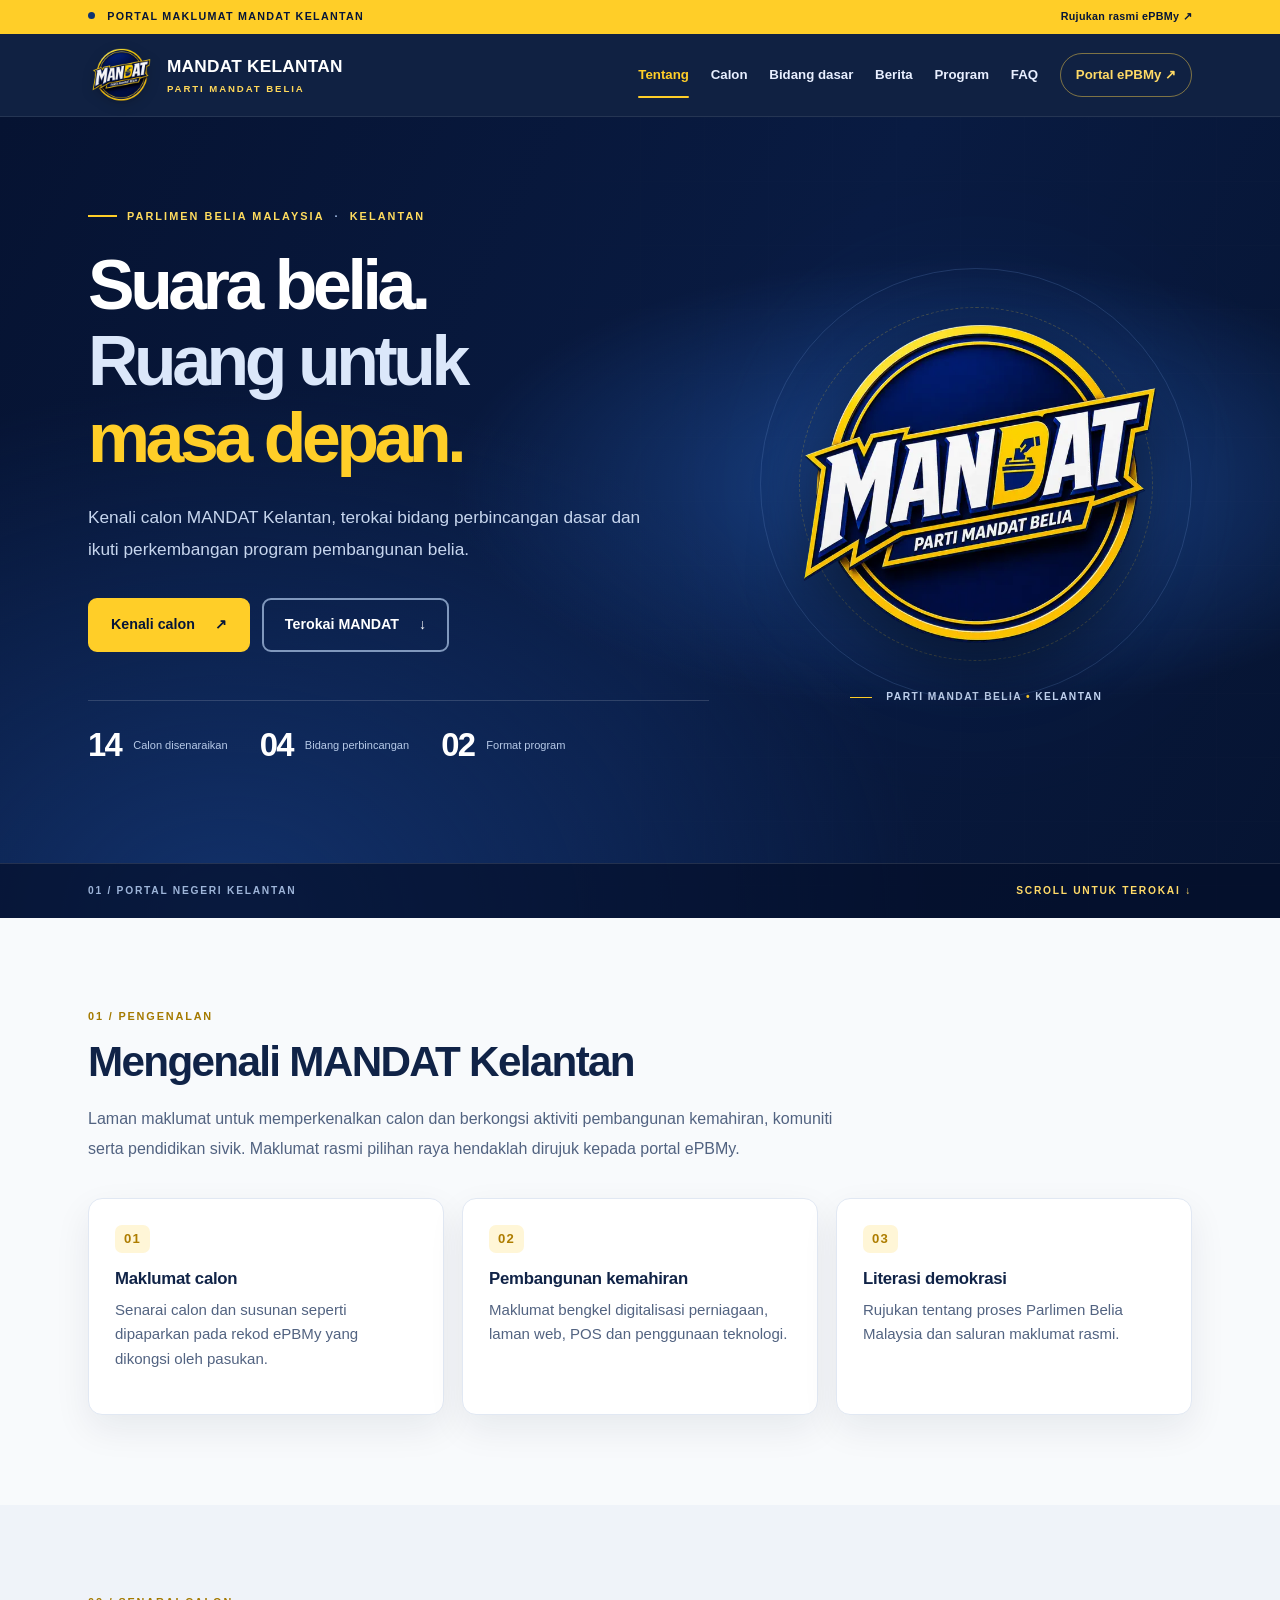
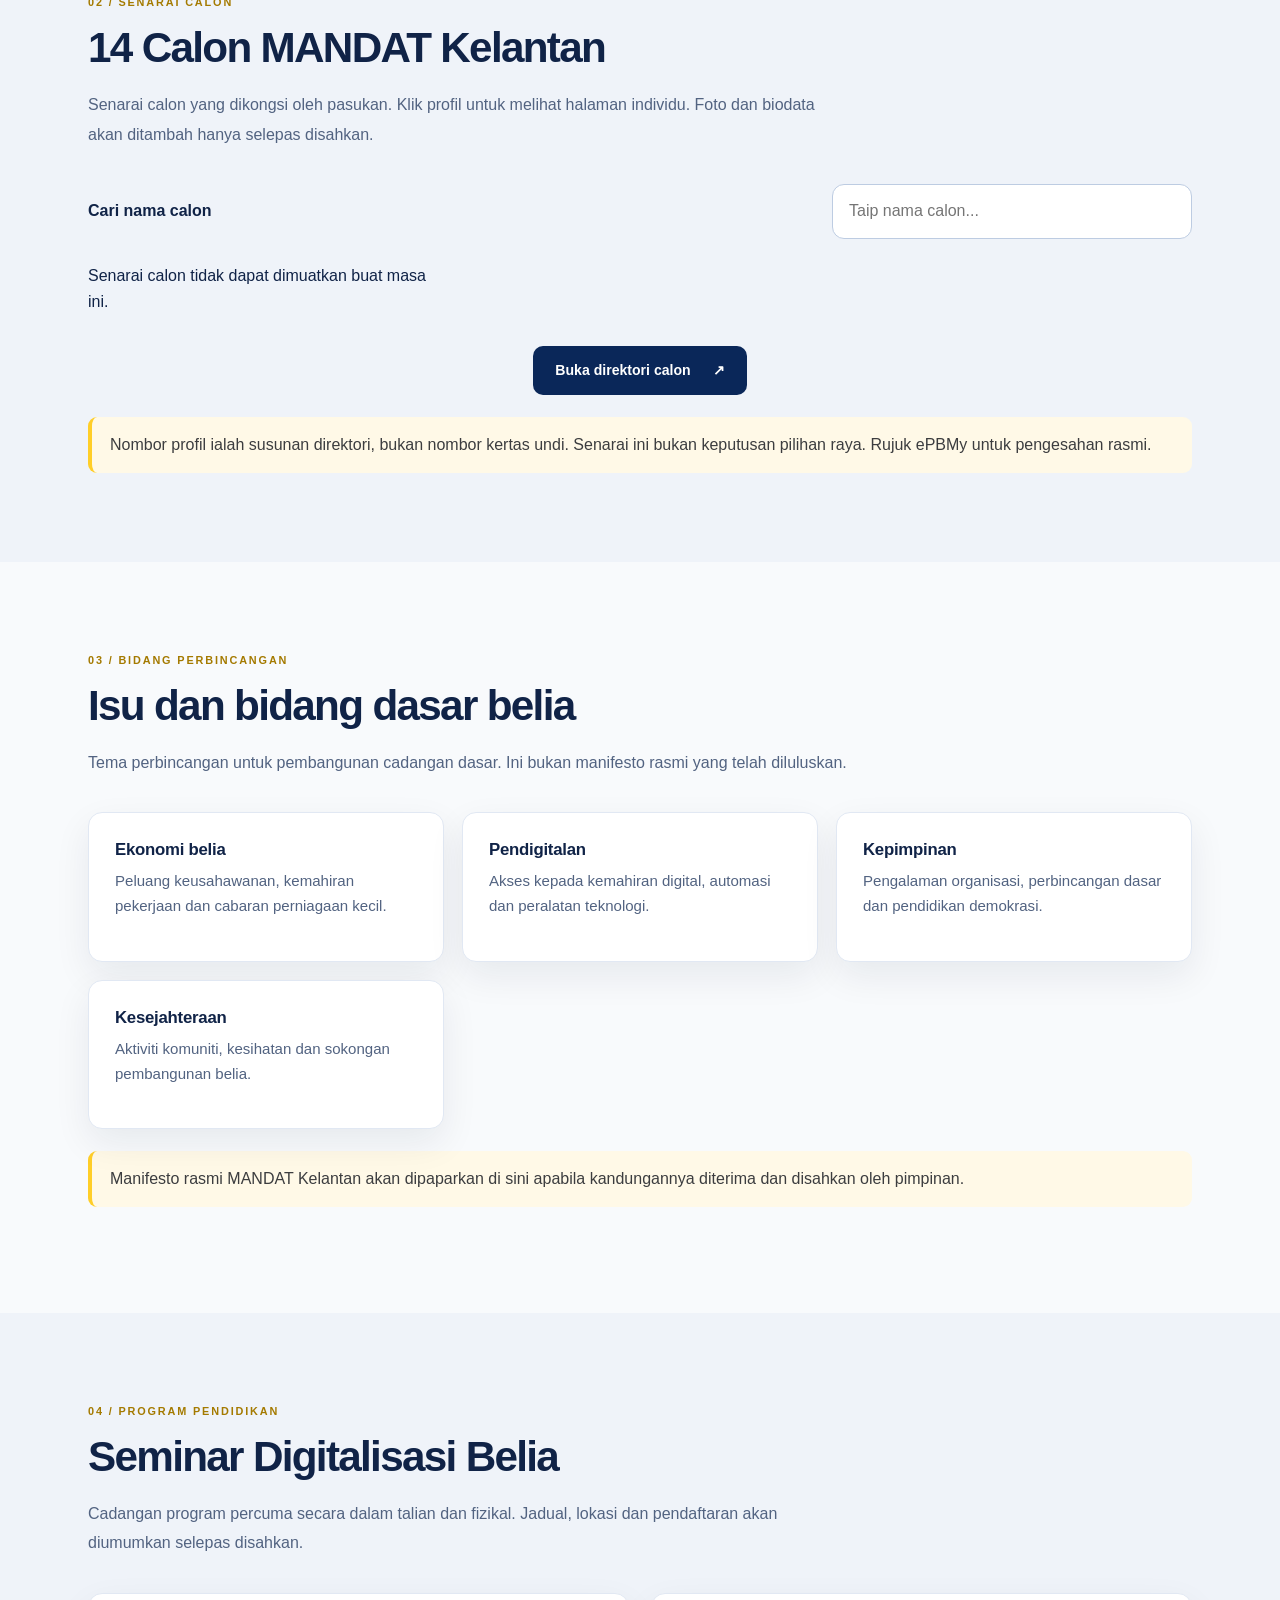
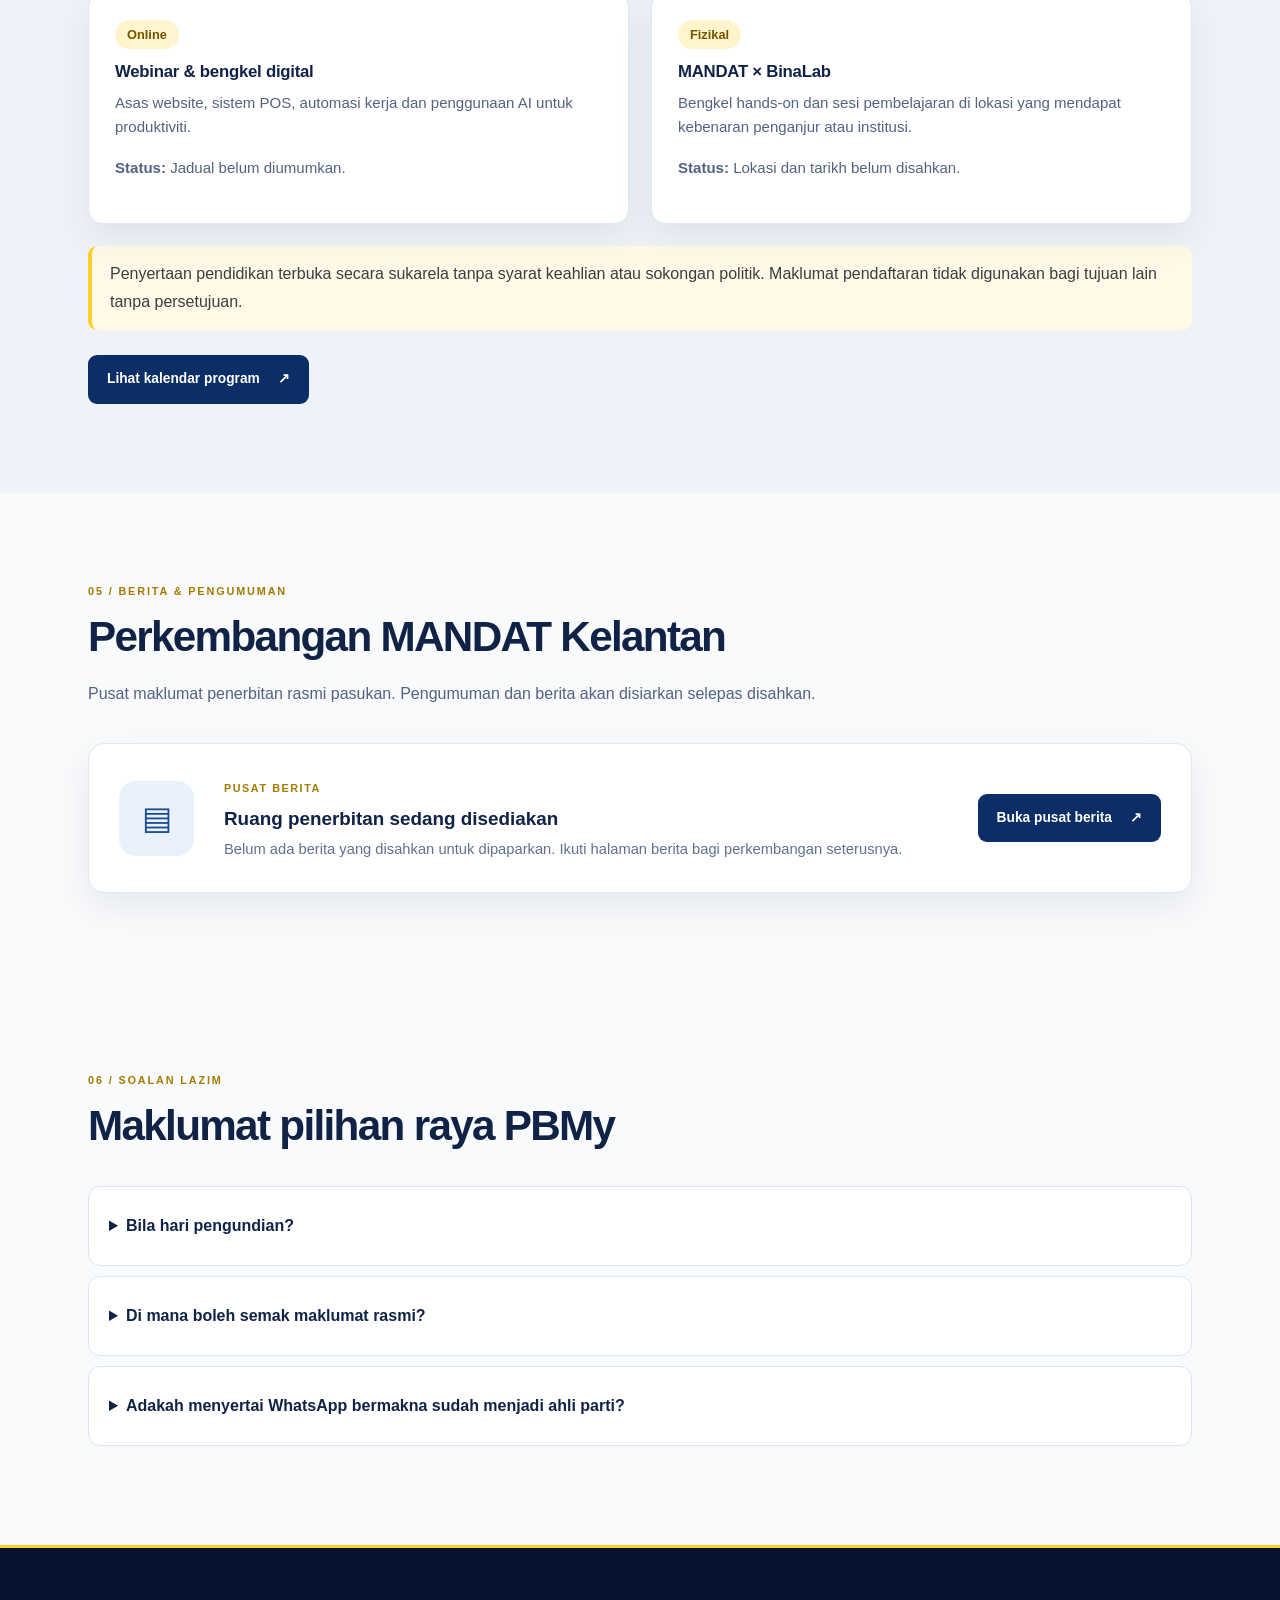
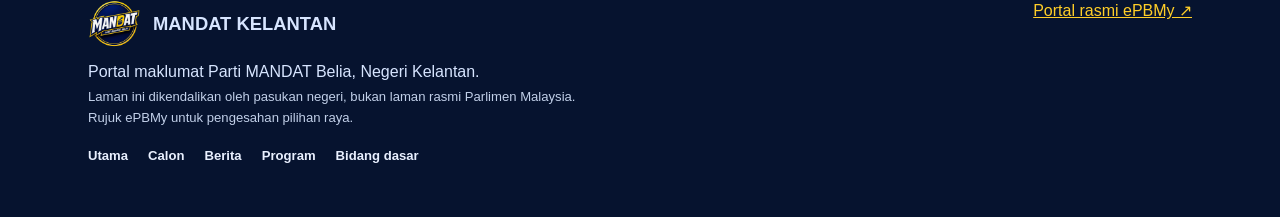
==== commit db5f5fa5: "Remove static unpublished candidate cards from index.html" ====
--- a/index.html
+++ b/index.html
@@ -99,7 +99,7 @@
 <div class="announcement"><div class="wrap announcement-inner"><span><span class="live-dot" aria-hidden="true"></span> PORTAL MAKLUMAT MANDAT KELANTAN</span><a href="https://epbmy.parlimen.gov.my/" target="_blank" rel="noopener noreferrer">Rujukan rasmi ePBMy <span aria-hidden="true">↗</span></a></div></div><header><div class="wrap head"><a class="brand" href="index.html" aria-label="MANDAT Kelantan, halaman utama"><img src="mandat-logo-hd.svg?v=3" alt="Logo rasmi Parti MANDAT Belia" width="60" height="60"><span>MANDAT KELANTAN<small>PARTI MANDAT BELIA</small></span></a><button id="menu" aria-expanded="false" aria-controls="nav" aria-label="Buka menu navigasi"><span class="menu-bars" aria-hidden="true"><i></i><i></i><i></i></span><span class="menu-label">Menu</span></button><nav id="nav" aria-label="Navigasi utama"><a href="#tentang">Tentang</a><a href="calon.html">Calon</a><a href="#dasar">Bidang dasar</a><a href="berita.html">Berita</a><a href="program.html">Program</a><a href="#faq">FAQ</a><a class="nav-external" href="https://epbmy.parlimen.gov.my/" target="_blank" rel="noopener noreferrer">Portal ePBMy ↗</a></nav></div></header>
 <main id="main"><div id="utama" class="hero"><div class="wrap hero-grid"><div class="hero-copy"><div class="hero-kicker"><span class="kicker-line"></span> PARLIMEN BELIA MALAYSIA <span class="kicker-dot">·</span> KELANTAN</div><h1>Suara belia.<br><span>Ruang untuk</span><br><em>masa depan.</em></h1><p class="hero-lead">Kenali calon MANDAT Kelantan, terokai bidang perbincangan dasar dan ikuti perkembangan program pembangunan belia.</p><div class="actions"><a class="btn" href="#calon">Kenali calon <span aria-hidden="true">↗</span></a><a class="btn secondary" href="#tentang">Terokai MANDAT <span aria-hidden="true">↓</span></a></div><div class="hero-metrics" aria-label="Ringkasan portal"><div><strong>14</strong><span>Calon disenaraikan</span></div><div><strong>04</strong><span>Bidang perbincangan</span></div><div><strong>02</strong><span>Format program</span></div></div></div><div class="hero-art" aria-label="Identiti MANDAT Belia"><div class="orbit orbit-outer"></div><div class="orbit orbit-inner"></div><div class="hero-art-glow"></div><img src="mandat-logo-hd.svg?v=3" width="420" height="420" alt="Logo rasmi Parti MANDAT Belia" fetchpriority="high"><div class="hero-art-caption"><span class="caption-rule"></span> PARTI MANDAT BELIA <span>•</span> KELANTAN</div></div></div><div class="hero-bottom"><div class="wrap"><span>01 / PORTAL NEGERI KELANTAN</span><a href="#tentang">SCROLL UNTUK TEROKAI <span aria-hidden="true">↓</span></a></div></div></div>
 <section id="tentang"><div class="wrap"><div class="section-head"><div class="eyebrow" style="color:#a47a00">01 / Pengenalan</div><h2>Mengenali MANDAT Kelantan</h2><p class="muted">Laman maklumat untuk memperkenalkan calon dan berkongsi aktiviti pembangunan kemahiran, komuniti serta pendidikan sivik. Maklumat rasmi pilihan raya hendaklah dirujuk kepada portal ePBMy.</p></div><div class="grid"><div class="card"><span class="num">01</span><h3>Maklumat calon</h3><p>Senarai calon dan susunan seperti dipaparkan pada rekod ePBMy yang dikongsi oleh pasukan.</p></div><div class="card"><span class="num">02</span><h3>Pembangunan kemahiran</h3><p>Maklumat bengkel digitalisasi perniagaan, laman web, POS dan penggunaan teknologi.</p></div><div class="card"><span class="num">03</span><h3>Literasi demokrasi</h3><p>Rujukan tentang proses Parlimen Belia Malaysia dan saluran maklumat rasmi.</p></div></div></div></section>
-<section id="calon" class="band"><div class="wrap"><div class="section-head"><div class="eyebrow" style="color:#a47a00">02 / Senarai calon</div><h2>14 Calon MANDAT Kelantan</h2><p class="muted">Senarai calon yang dikongsi oleh pasukan. Klik profil untuk melihat halaman individu. Foto dan biodata akan ditambah hanya selepas disahkan.</p></div><div class="search-panel"><label for="candidateSearch">Cari nama calon</label><input id="candidateSearch" type="search" placeholder="Taip nama calon..." autocomplete="off" aria-controls="candidateGrid"></div><div class="grid" id="candidateGrid" aria-live="polite"></div><div class="directory-action"><a href="calon.html" class="directory-button">Buka direktori penuh 14 calon <span aria-hidden="true">↗</span></a></div><p id="candidateEmpty" class="empty-state" role="status">Tiada calon sepadan. Cuba ejaan lain.</p><div class="note">Nombor profil ialah susunan direktori, bukan nombor kertas undi. Senarai ini bukan keputusan pilihan raya. Rujuk ePBMy untuk pengesahan rasmi.</div></div></section>
+<section id="calon" class="band"><div class="wrap"><div class="section-head"><div class="eyebrow" style="color:#a47a00">02 / Senarai calon</div><h2>14 Calon MANDAT Kelantan</h2><p class="muted">Senarai calon yang dikongsi oleh pasukan. Klik profil untuk melihat halaman individu. Foto dan biodata akan ditambah hanya selepas disahkan.</p></div><div class="search-panel"><label for="candidateSearch">Cari nama calon</label><input id="candidateSearch" type="search" placeholder="Taip nama calon..." autocomplete="off" aria-controls="candidateGrid"></div><div class="grid" id="candidateGrid" aria-live="polite"></div><div class="directory-action"><a href="calon.html" class="directory-button">Buka direktori calon <span aria-hidden="true">↗</span></a></div><p id="candidateEmpty" class="empty-state" role="status">Tiada calon sepadan. Cuba ejaan lain.</p><div class="note">Nombor profil ialah susunan direktori, bukan nombor kertas undi. Senarai ini bukan keputusan pilihan raya. Rujuk ePBMy untuk pengesahan rasmi.</div></div></section>
 <section id="dasar"><div class="wrap"><div class="section-head"><div class="eyebrow" style="color:#a47a00">03 / Bidang perbincangan</div><h2>Isu dan bidang dasar belia</h2><p class="muted">Tema perbincangan untuk pembangunan cadangan dasar. Ini bukan manifesto rasmi yang telah diluluskan.</p></div><div class="grid"><div class="card"><h3>Ekonomi belia</h3><p>Peluang keusahawanan, kemahiran pekerjaan dan cabaran perniagaan kecil.</p></div><div class="card"><h3>Pendigitalan</h3><p>Akses kepada kemahiran digital, automasi dan peralatan teknologi.</p></div><div class="card"><h3>Kepimpinan</h3><p>Pengalaman organisasi, perbincangan dasar dan pendidikan demokrasi.</p></div><div class="card"><h3>Kesejahteraan</h3><p>Aktiviti komuniti, kesihatan dan sokongan pembangunan belia.</p></div></div><p class="note">Manifesto rasmi MANDAT Kelantan akan dipaparkan di sini apabila kandungannya diterima dan disahkan oleh pimpinan.</p></div></section>
 <section id="program" class="band"><div class="wrap"><div class="section-head"><div class="eyebrow" style="color:#a47a00">04 / Program pendidikan</div><h2>Seminar Digitalisasi Belia</h2><p class="muted">Cadangan program percuma secara dalam talian dan fizikal. Jadual, lokasi dan pendaftaran akan diumumkan selepas disahkan.</p></div><div class="two"><div class="card"><span class="pill">Online</span><h3>Webinar & bengkel digital</h3><p>Asas website, sistem POS, automasi kerja dan penggunaan AI untuk produktiviti.</p><p><strong>Status:</strong> Jadual belum diumumkan.</p></div><div class="card"><span class="pill">Fizikal</span><h3>MANDAT × BinaLab</h3><p>Bengkel hands-on dan sesi pembelajaran di lokasi yang mendapat kebenaran penganjur atau institusi.</p><p><strong>Status:</strong> Lokasi dan tarikh belum disahkan.</p></div></div><p class="note">Penyertaan pendidikan terbuka secara sukarela tanpa syarat keahlian atau sokongan politik. Maklumat pendaftaran tidak digunakan bagi tujuan lain tanpa persetujuan.</p><div class="v22-actions"><a class="v22-link" href="program.html">Lihat kalendar program <span aria-hidden="true">↗</span></a></div></div></section>
 <section id="berita"><div class="wrap"><div class="section-head"><div class="eyebrow" style="color:#a47a00">05 / Berita & pengumuman</div><h2>Perkembangan MANDAT Kelantan</h2><p class="muted">Pusat maklumat penerbitan rasmi pasukan. Pengumuman dan berita akan disiarkan selepas disahkan.</p></div><div class="v22-news-preview"><div class="v22-news-mark" aria-hidden="true">▤</div><div><span class="v22-news-label">PUSAT BERITA</span><h3>Ruang penerbitan sedang disediakan</h3><p>Belum ada berita yang disahkan untuk dipaparkan. Ikuti halaman berita bagi perkembangan seterusnya.</p></div><a class="v22-link" href="berita.html">Buka pusat berita <span aria-hidden="true">↗</span></a></div></div></section>
@@ -107,7 +107,7 @@
 <footer><div class="wrap foot"><div><div class="footer-brand"><img src="mandat-logo-hd.svg?v=3" alt="" width="52" height="52" loading="lazy"><strong>MANDAT KELANTAN</strong></div><div>Portal maklumat Parti MANDAT Belia, Negeri Kelantan.</div><p class="site-disclaimer">Laman ini dikendalikan oleh pasukan negeri, bukan laman rasmi Parlimen Malaysia. Rujuk ePBMy untuk pengesahan pilihan raya.</p></div><div><a href="https://epbmy.parlimen.gov.my/" target="_blank" rel="noopener">Portal rasmi ePBMy ↗</a></div></div></footer>
 <script src="calon-data.js"></script>
 <script>
-const candidates=window.MANDAT_CANDIDATES||[];
+const candidates=[]; // Public profiles are populated only from published CMS records
 document.getElementById("candidateGrid").innerHTML=candidates.map(c=>'<article class="card candidate candidate-v21"><div class="candidate-avatar" aria-hidden="true"><span class="candidate-head"></span><span class="candidate-shoulders"></span></div><div class="candidate-info"><small class="candidate-index">PROFIL '+String(c.id).padStart(2,'0')+'</small><h3>'+c.name+'</h3><small class="candidate-pending">Biodata belum diterbitkan</small><a class="candidate-link" href="calon.html?id='+c.id+'" aria-label="Lihat profil '+c.name+'">Lihat profil <span aria-hidden="true">↗</span></a></div></article>').join('');
 const search=document.getElementById('candidateSearch'),empty=document.getElementById('candidateEmpty');search.addEventListener('input',()=>{const q=search.value.toLocaleLowerCase('ms').trim();let visible=0;document.querySelectorAll('#candidateGrid .candidate').forEach(el=>{const match=el.textContent.toLocaleLowerCase('ms').includes(q);el.hidden=!match;if(match)visible++});empty.style.display=visible?'none':'block'});
 const b=document.getElementById('menu'),n=document.getElementById('nav');const closeMenu=()=>{n.classList.remove('open');b.setAttribute('aria-expanded','false');b.setAttribute('aria-label','Buka menu navigasi')};b.addEventListener('click',()=>{const open=n.classList.toggle('open');b.setAttribute('aria-expanded',String(open));b.setAttribute('aria-label',open?'Tutup menu navigasi':'Buka menu navigasi')});n.querySelectorAll('a').forEach(a=>a.addEventListener('click',closeMenu));document.addEventListener('keydown',e=>{if(e.key==='Escape')closeMenu()});document.addEventListener('click',e=>{if(!n.contains(e.target)&&!b.contains(e.target))closeMenu()});window.addEventListener('resize',()=>{if(window.innerWidth>860)closeMenu()});
--- a/cms-public.css
+++ b/cms-public.css
@@ -0,0 +1 @@
+.cms-photo{width:100%;height:100%;object-fit:cover;object-position:center 22%;display:block}.candidate-avatar .cms-photo{border-radius:inherit}.person-visual:has(.cms-photo){background:#dce8f8}.person-visual .cms-photo{position:absolute;inset:0}.person-visual .person-tag{z-index:2}.cms-detail-photo{display:flex;justify-content:center;align-items:center;overflow:hidden;background:#e8eff9}.cms-detail-photo img{width:100%;height:100%;max-height:340px;object-fit:contain;object-position:center}
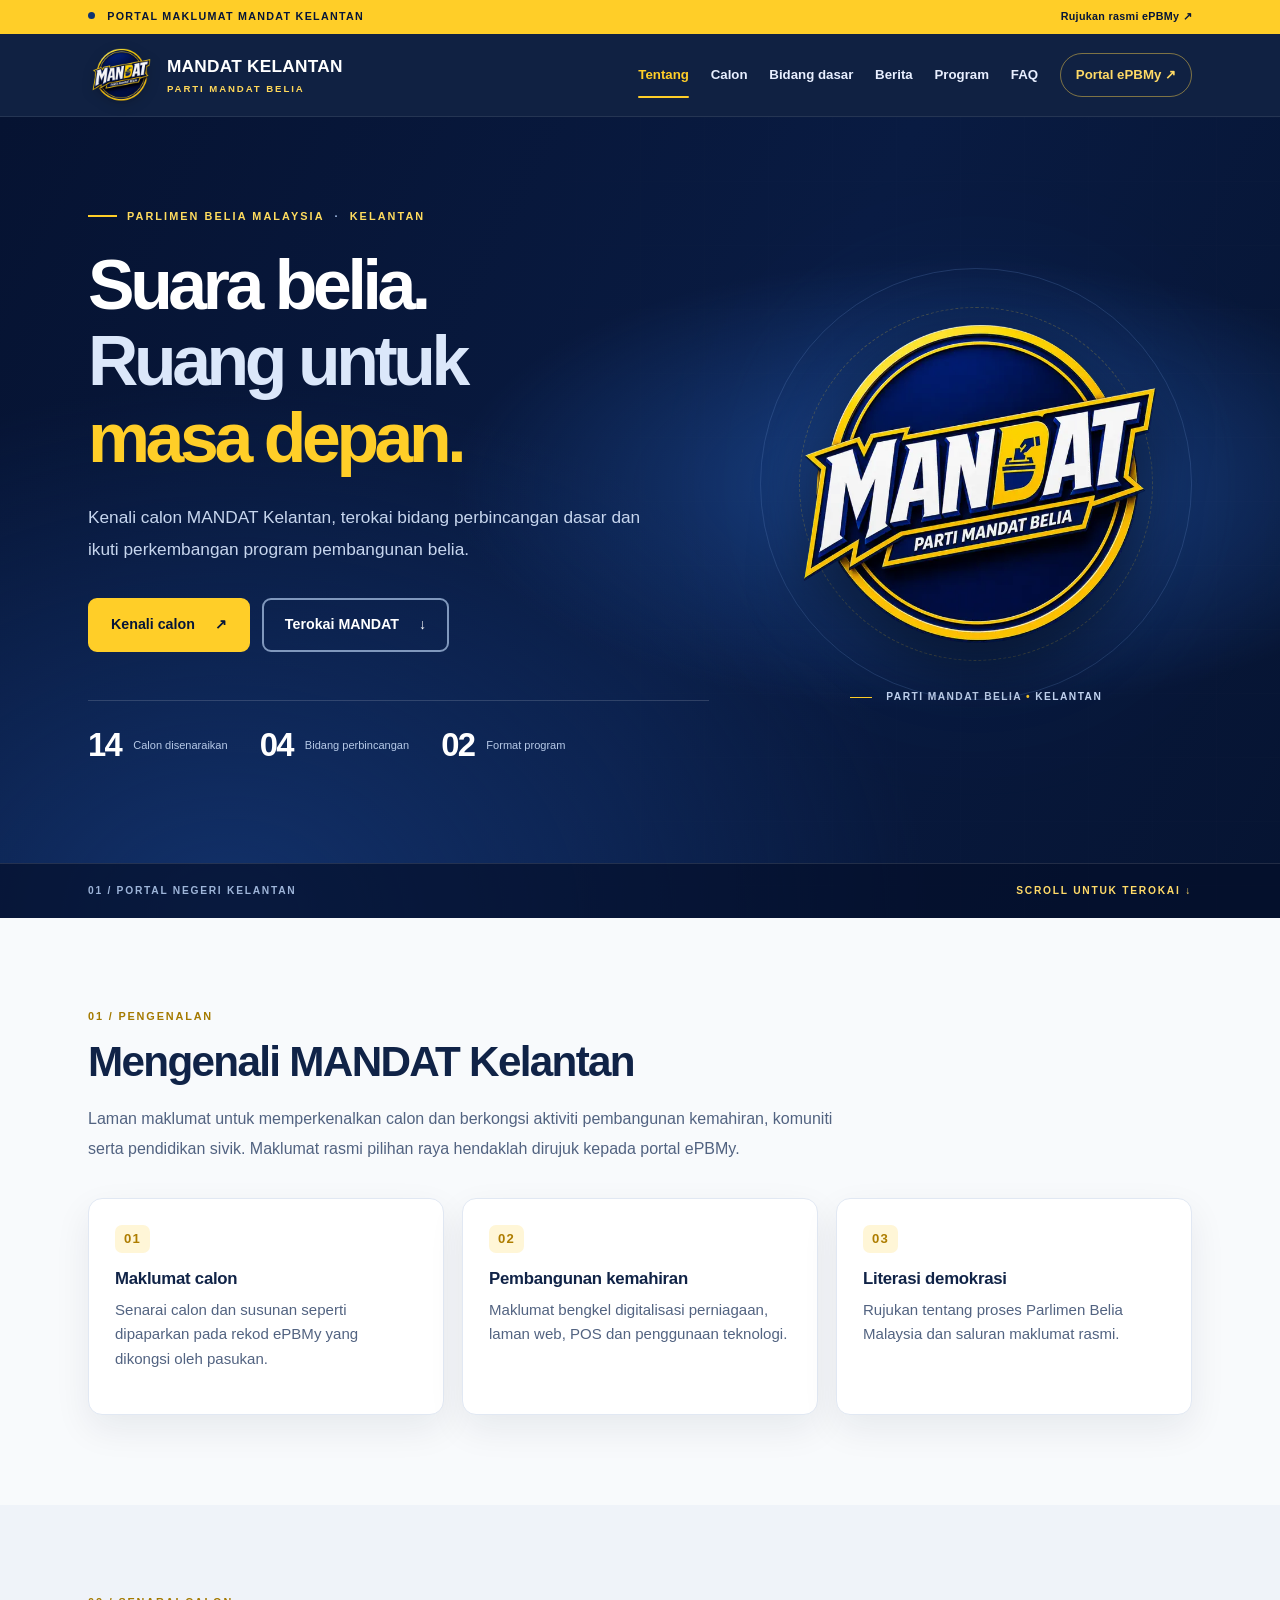
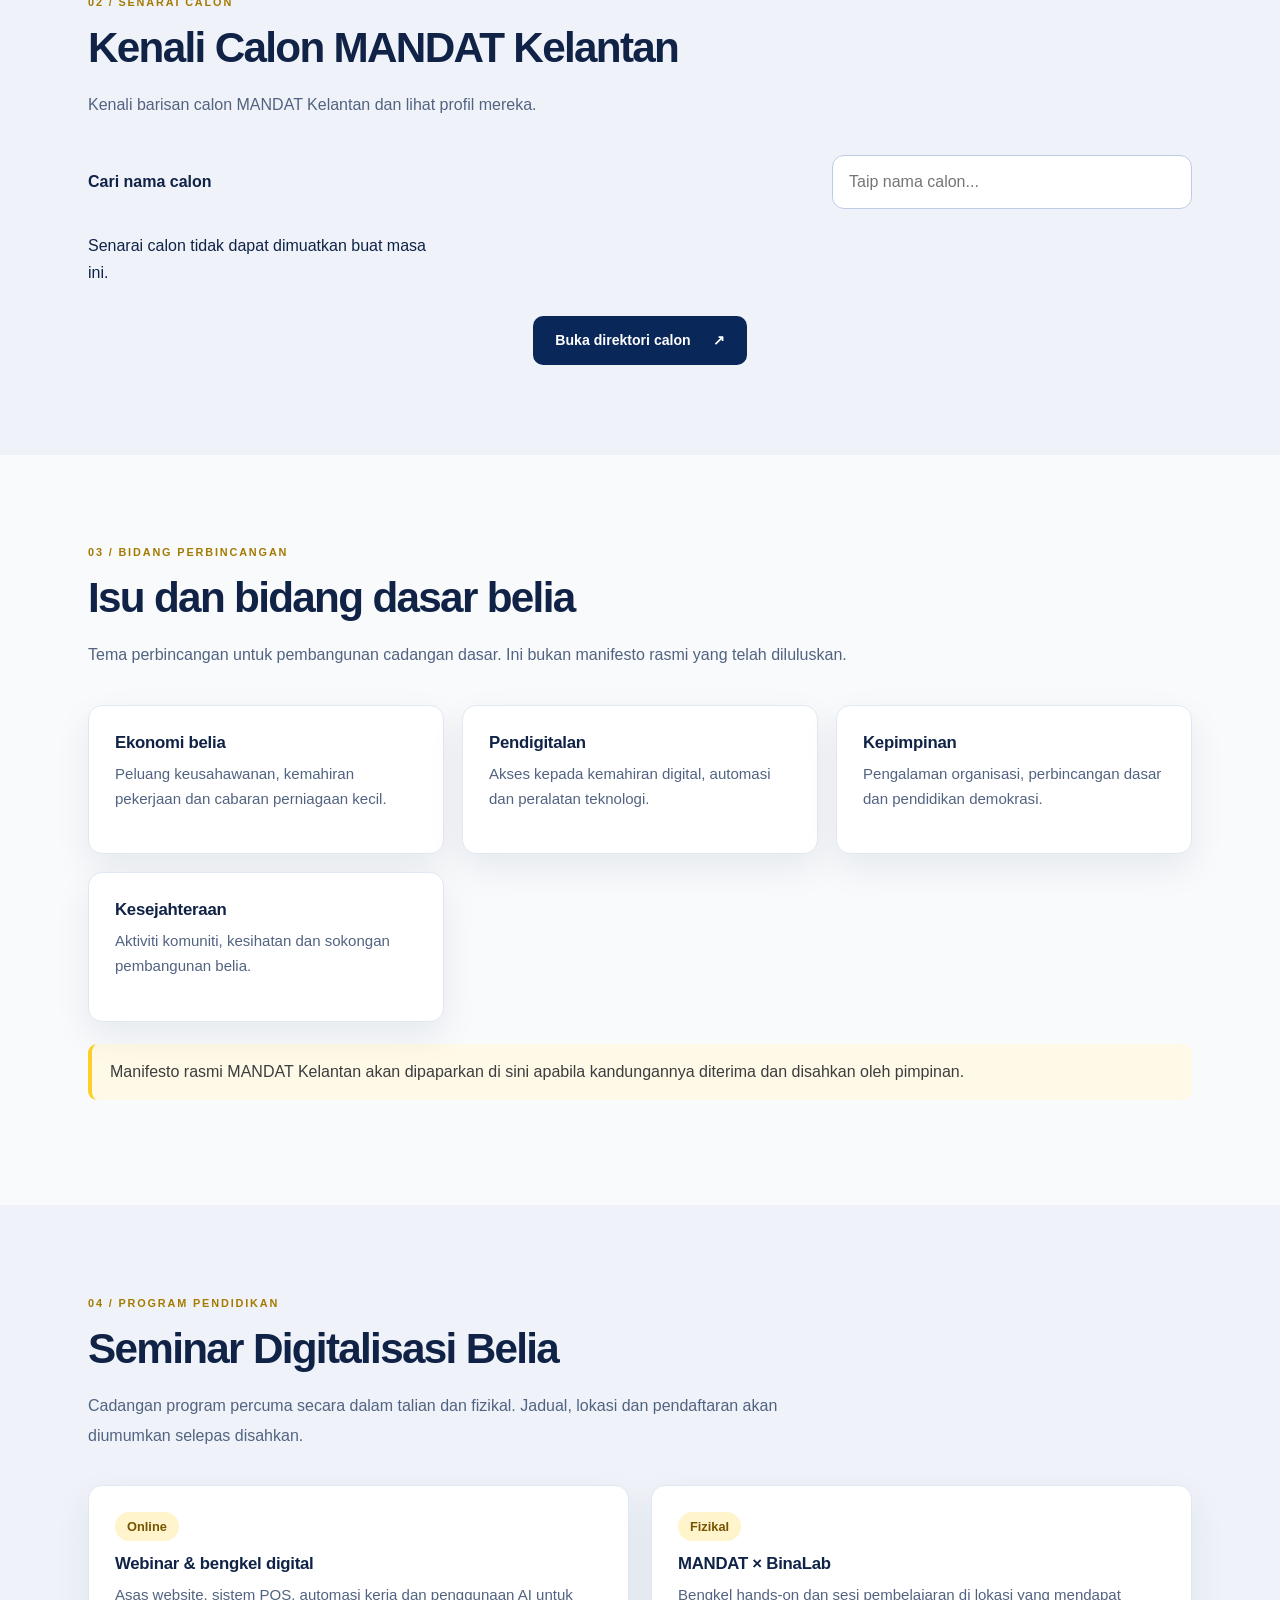
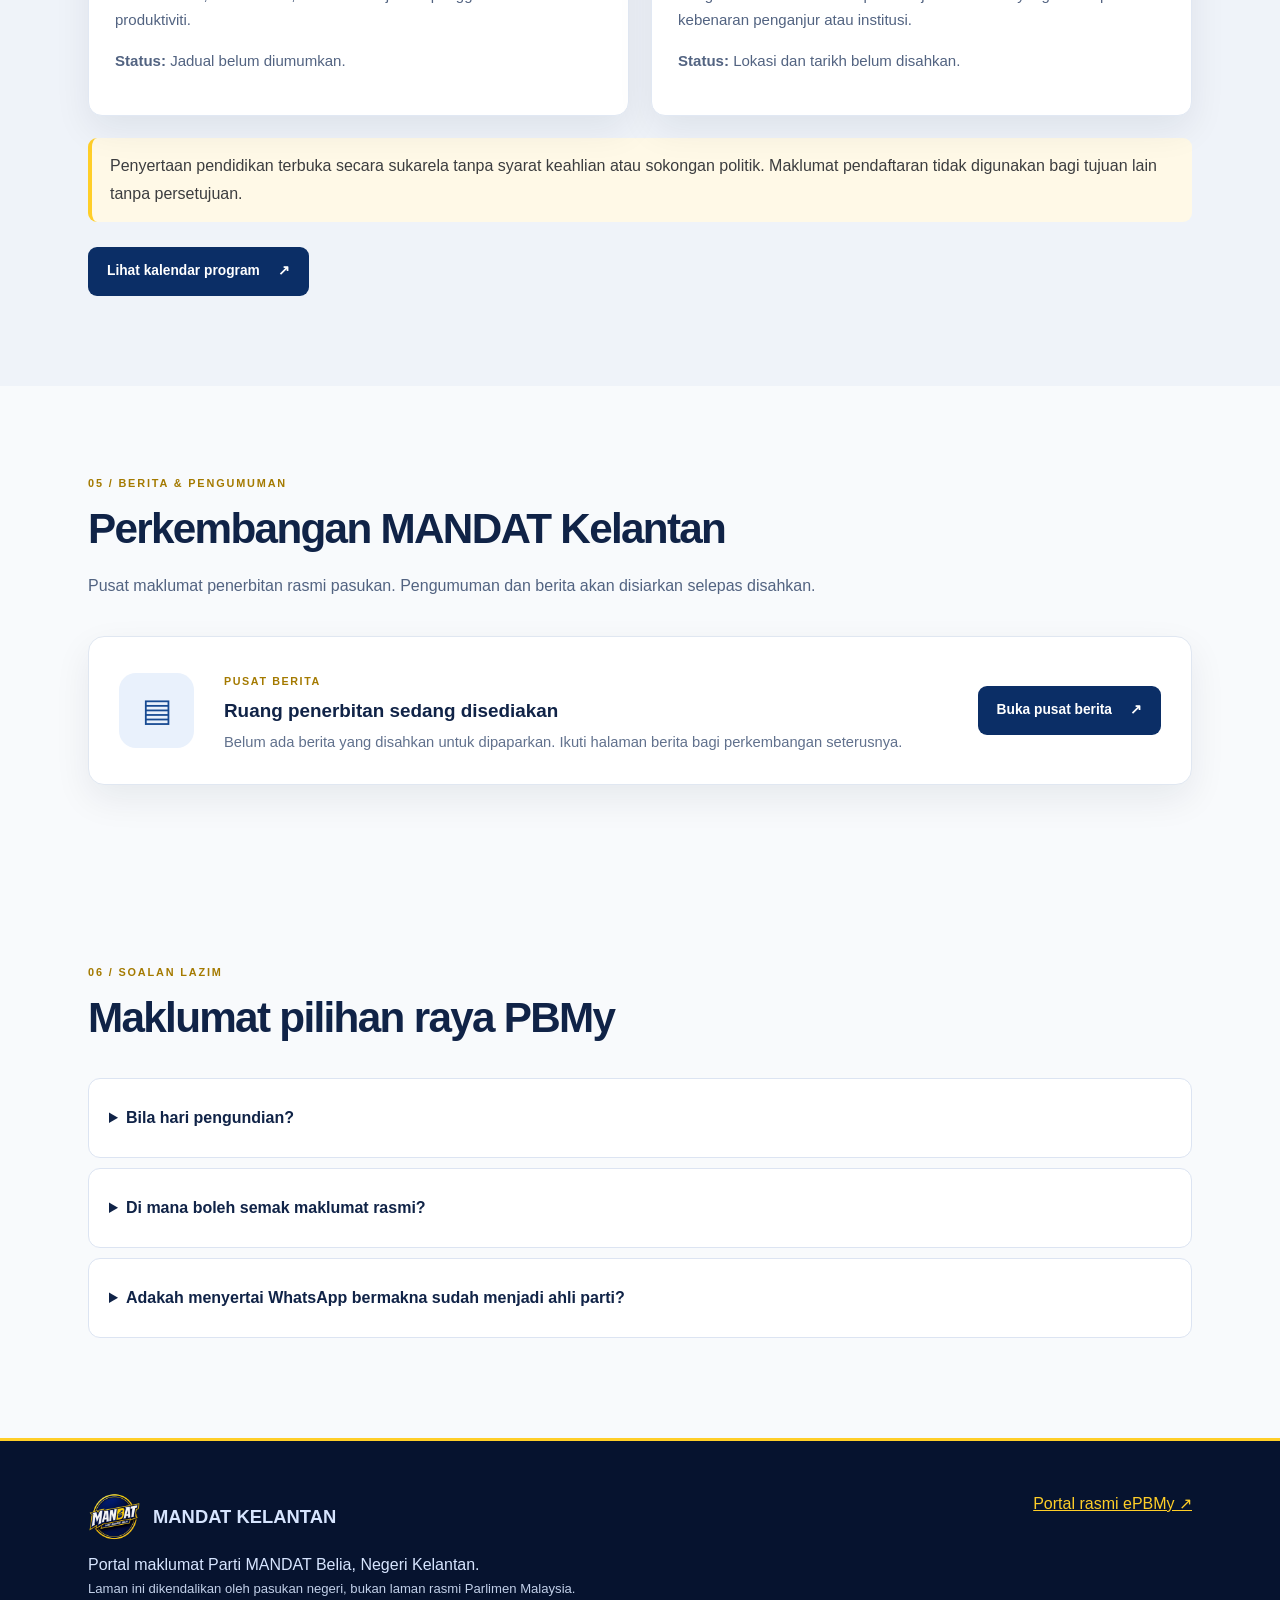
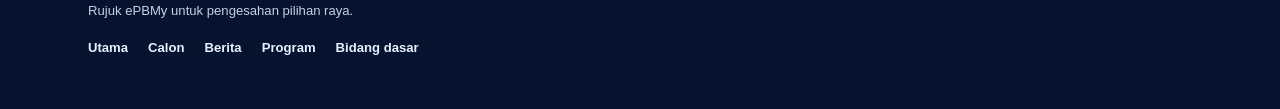
==== commit b6375746: "Polish public candidate copy and remove internal publishing explanations" ====
--- a/index.html
+++ b/index.html
@@ -99,7 +99,7 @@
 <div class="announcement"><div class="wrap announcement-inner"><span><span class="live-dot" aria-hidden="true"></span> PORTAL MAKLUMAT MANDAT KELANTAN</span><a href="https://epbmy.parlimen.gov.my/" target="_blank" rel="noopener noreferrer">Rujukan rasmi ePBMy <span aria-hidden="true">↗</span></a></div></div><header><div class="wrap head"><a class="brand" href="index.html" aria-label="MANDAT Kelantan, halaman utama"><img src="mandat-logo-hd.svg?v=3" alt="Logo rasmi Parti MANDAT Belia" width="60" height="60"><span>MANDAT KELANTAN<small>PARTI MANDAT BELIA</small></span></a><button id="menu" aria-expanded="false" aria-controls="nav" aria-label="Buka menu navigasi"><span class="menu-bars" aria-hidden="true"><i></i><i></i><i></i></span><span class="menu-label">Menu</span></button><nav id="nav" aria-label="Navigasi utama"><a href="#tentang">Tentang</a><a href="calon.html">Calon</a><a href="#dasar">Bidang dasar</a><a href="berita.html">Berita</a><a href="program.html">Program</a><a href="#faq">FAQ</a><a class="nav-external" href="https://epbmy.parlimen.gov.my/" target="_blank" rel="noopener noreferrer">Portal ePBMy ↗</a></nav></div></header>
 <main id="main"><div id="utama" class="hero"><div class="wrap hero-grid"><div class="hero-copy"><div class="hero-kicker"><span class="kicker-line"></span> PARLIMEN BELIA MALAYSIA <span class="kicker-dot">·</span> KELANTAN</div><h1>Suara belia.<br><span>Ruang untuk</span><br><em>masa depan.</em></h1><p class="hero-lead">Kenali calon MANDAT Kelantan, terokai bidang perbincangan dasar dan ikuti perkembangan program pembangunan belia.</p><div class="actions"><a class="btn" href="#calon">Kenali calon <span aria-hidden="true">↗</span></a><a class="btn secondary" href="#tentang">Terokai MANDAT <span aria-hidden="true">↓</span></a></div><div class="hero-metrics" aria-label="Ringkasan portal"><div><strong>14</strong><span>Calon disenaraikan</span></div><div><strong>04</strong><span>Bidang perbincangan</span></div><div><strong>02</strong><span>Format program</span></div></div></div><div class="hero-art" aria-label="Identiti MANDAT Belia"><div class="orbit orbit-outer"></div><div class="orbit orbit-inner"></div><div class="hero-art-glow"></div><img src="mandat-logo-hd.svg?v=3" width="420" height="420" alt="Logo rasmi Parti MANDAT Belia" fetchpriority="high"><div class="hero-art-caption"><span class="caption-rule"></span> PARTI MANDAT BELIA <span>•</span> KELANTAN</div></div></div><div class="hero-bottom"><div class="wrap"><span>01 / PORTAL NEGERI KELANTAN</span><a href="#tentang">SCROLL UNTUK TEROKAI <span aria-hidden="true">↓</span></a></div></div></div>
 <section id="tentang"><div class="wrap"><div class="section-head"><div class="eyebrow" style="color:#a47a00">01 / Pengenalan</div><h2>Mengenali MANDAT Kelantan</h2><p class="muted">Laman maklumat untuk memperkenalkan calon dan berkongsi aktiviti pembangunan kemahiran, komuniti serta pendidikan sivik. Maklumat rasmi pilihan raya hendaklah dirujuk kepada portal ePBMy.</p></div><div class="grid"><div class="card"><span class="num">01</span><h3>Maklumat calon</h3><p>Senarai calon dan susunan seperti dipaparkan pada rekod ePBMy yang dikongsi oleh pasukan.</p></div><div class="card"><span class="num">02</span><h3>Pembangunan kemahiran</h3><p>Maklumat bengkel digitalisasi perniagaan, laman web, POS dan penggunaan teknologi.</p></div><div class="card"><span class="num">03</span><h3>Literasi demokrasi</h3><p>Rujukan tentang proses Parlimen Belia Malaysia dan saluran maklumat rasmi.</p></div></div></div></section>
-<section id="calon" class="band"><div class="wrap"><div class="section-head"><div class="eyebrow" style="color:#a47a00">02 / Senarai calon</div><h2>14 Calon MANDAT Kelantan</h2><p class="muted">Senarai calon yang dikongsi oleh pasukan. Klik profil untuk melihat halaman individu. Foto dan biodata akan ditambah hanya selepas disahkan.</p></div><div class="search-panel"><label for="candidateSearch">Cari nama calon</label><input id="candidateSearch" type="search" placeholder="Taip nama calon..." autocomplete="off" aria-controls="candidateGrid"></div><div class="grid" id="candidateGrid" aria-live="polite"></div><div class="directory-action"><a href="calon.html" class="directory-button">Buka direktori calon <span aria-hidden="true">↗</span></a></div><p id="candidateEmpty" class="empty-state" role="status">Tiada calon sepadan. Cuba ejaan lain.</p><div class="note">Nombor profil ialah susunan direktori, bukan nombor kertas undi. Senarai ini bukan keputusan pilihan raya. Rujuk ePBMy untuk pengesahan rasmi.</div></div></section>
+<section id="calon" class="band"><div class="wrap"><div class="section-head"><div class="eyebrow" style="color:#a47a00">02 / Senarai calon</div><h2>Kenali Calon MANDAT Kelantan</h2><p class="muted">Kenali barisan calon MANDAT Kelantan dan lihat profil mereka.</p></div><div class="search-panel"><label for="candidateSearch">Cari nama calon</label><input id="candidateSearch" type="search" placeholder="Taip nama calon..." autocomplete="off" aria-controls="candidateGrid"></div><div class="grid" id="candidateGrid" aria-live="polite"></div><div class="directory-action"><a href="calon.html" class="directory-button">Buka direktori calon <span aria-hidden="true">↗</span></a></div><p id="candidateEmpty" class="empty-state" role="status">Tiada calon sepadan. Cuba ejaan lain.</p></div></section>
 <section id="dasar"><div class="wrap"><div class="section-head"><div class="eyebrow" style="color:#a47a00">03 / Bidang perbincangan</div><h2>Isu dan bidang dasar belia</h2><p class="muted">Tema perbincangan untuk pembangunan cadangan dasar. Ini bukan manifesto rasmi yang telah diluluskan.</p></div><div class="grid"><div class="card"><h3>Ekonomi belia</h3><p>Peluang keusahawanan, kemahiran pekerjaan dan cabaran perniagaan kecil.</p></div><div class="card"><h3>Pendigitalan</h3><p>Akses kepada kemahiran digital, automasi dan peralatan teknologi.</p></div><div class="card"><h3>Kepimpinan</h3><p>Pengalaman organisasi, perbincangan dasar dan pendidikan demokrasi.</p></div><div class="card"><h3>Kesejahteraan</h3><p>Aktiviti komuniti, kesihatan dan sokongan pembangunan belia.</p></div></div><p class="note">Manifesto rasmi MANDAT Kelantan akan dipaparkan di sini apabila kandungannya diterima dan disahkan oleh pimpinan.</p></div></section>
 <section id="program" class="band"><div class="wrap"><div class="section-head"><div class="eyebrow" style="color:#a47a00">04 / Program pendidikan</div><h2>Seminar Digitalisasi Belia</h2><p class="muted">Cadangan program percuma secara dalam talian dan fizikal. Jadual, lokasi dan pendaftaran akan diumumkan selepas disahkan.</p></div><div class="two"><div class="card"><span class="pill">Online</span><h3>Webinar & bengkel digital</h3><p>Asas website, sistem POS, automasi kerja dan penggunaan AI untuk produktiviti.</p><p><strong>Status:</strong> Jadual belum diumumkan.</p></div><div class="card"><span class="pill">Fizikal</span><h3>MANDAT × BinaLab</h3><p>Bengkel hands-on dan sesi pembelajaran di lokasi yang mendapat kebenaran penganjur atau institusi.</p><p><strong>Status:</strong> Lokasi dan tarikh belum disahkan.</p></div></div><p class="note">Penyertaan pendidikan terbuka secara sukarela tanpa syarat keahlian atau sokongan politik. Maklumat pendaftaran tidak digunakan bagi tujuan lain tanpa persetujuan.</p><div class="v22-actions"><a class="v22-link" href="program.html">Lihat kalendar program <span aria-hidden="true">↗</span></a></div></div></section>
 <section id="berita"><div class="wrap"><div class="section-head"><div class="eyebrow" style="color:#a47a00">05 / Berita & pengumuman</div><h2>Perkembangan MANDAT Kelantan</h2><p class="muted">Pusat maklumat penerbitan rasmi pasukan. Pengumuman dan berita akan disiarkan selepas disahkan.</p></div><div class="v22-news-preview"><div class="v22-news-mark" aria-hidden="true">▤</div><div><span class="v22-news-label">PUSAT BERITA</span><h3>Ruang penerbitan sedang disediakan</h3><p>Belum ada berita yang disahkan untuk dipaparkan. Ikuti halaman berita bagi perkembangan seterusnya.</p></div><a class="v22-link" href="berita.html">Buka pusat berita <span aria-hidden="true">↗</span></a></div></div></section>
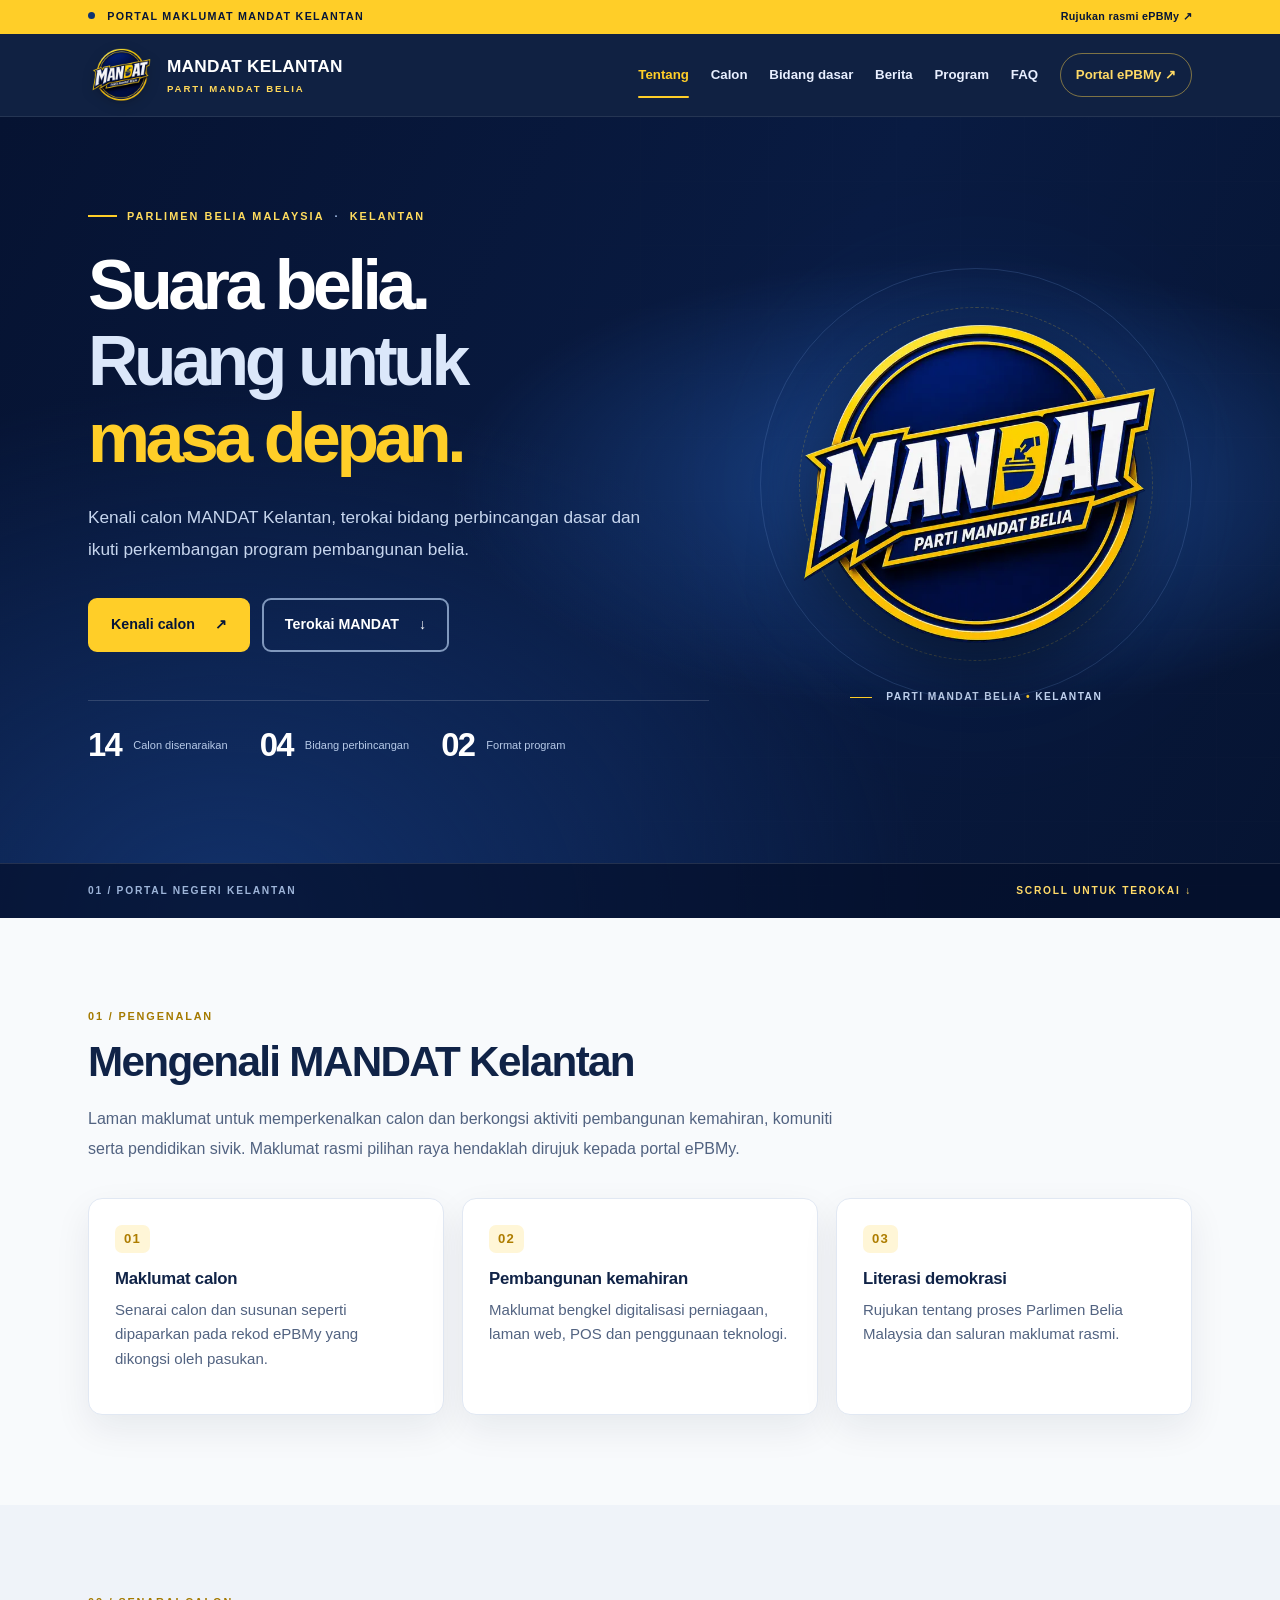
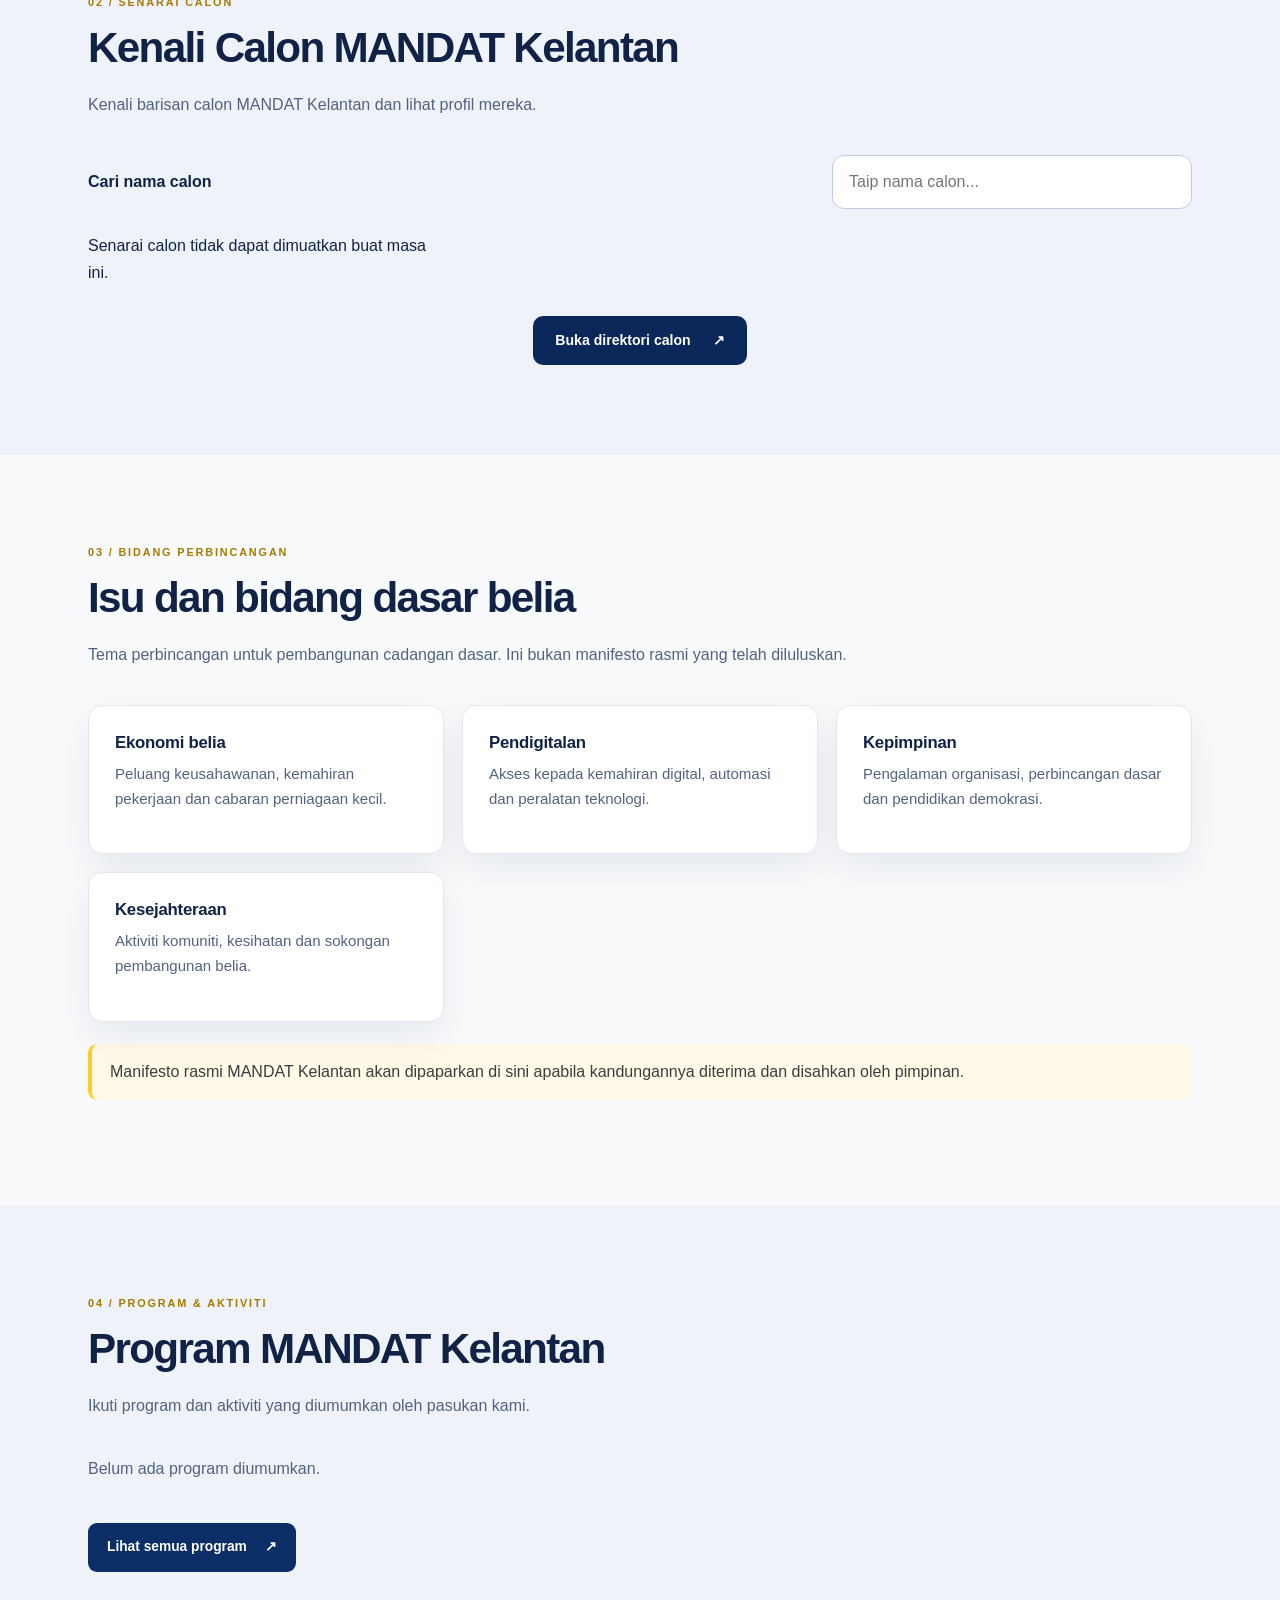
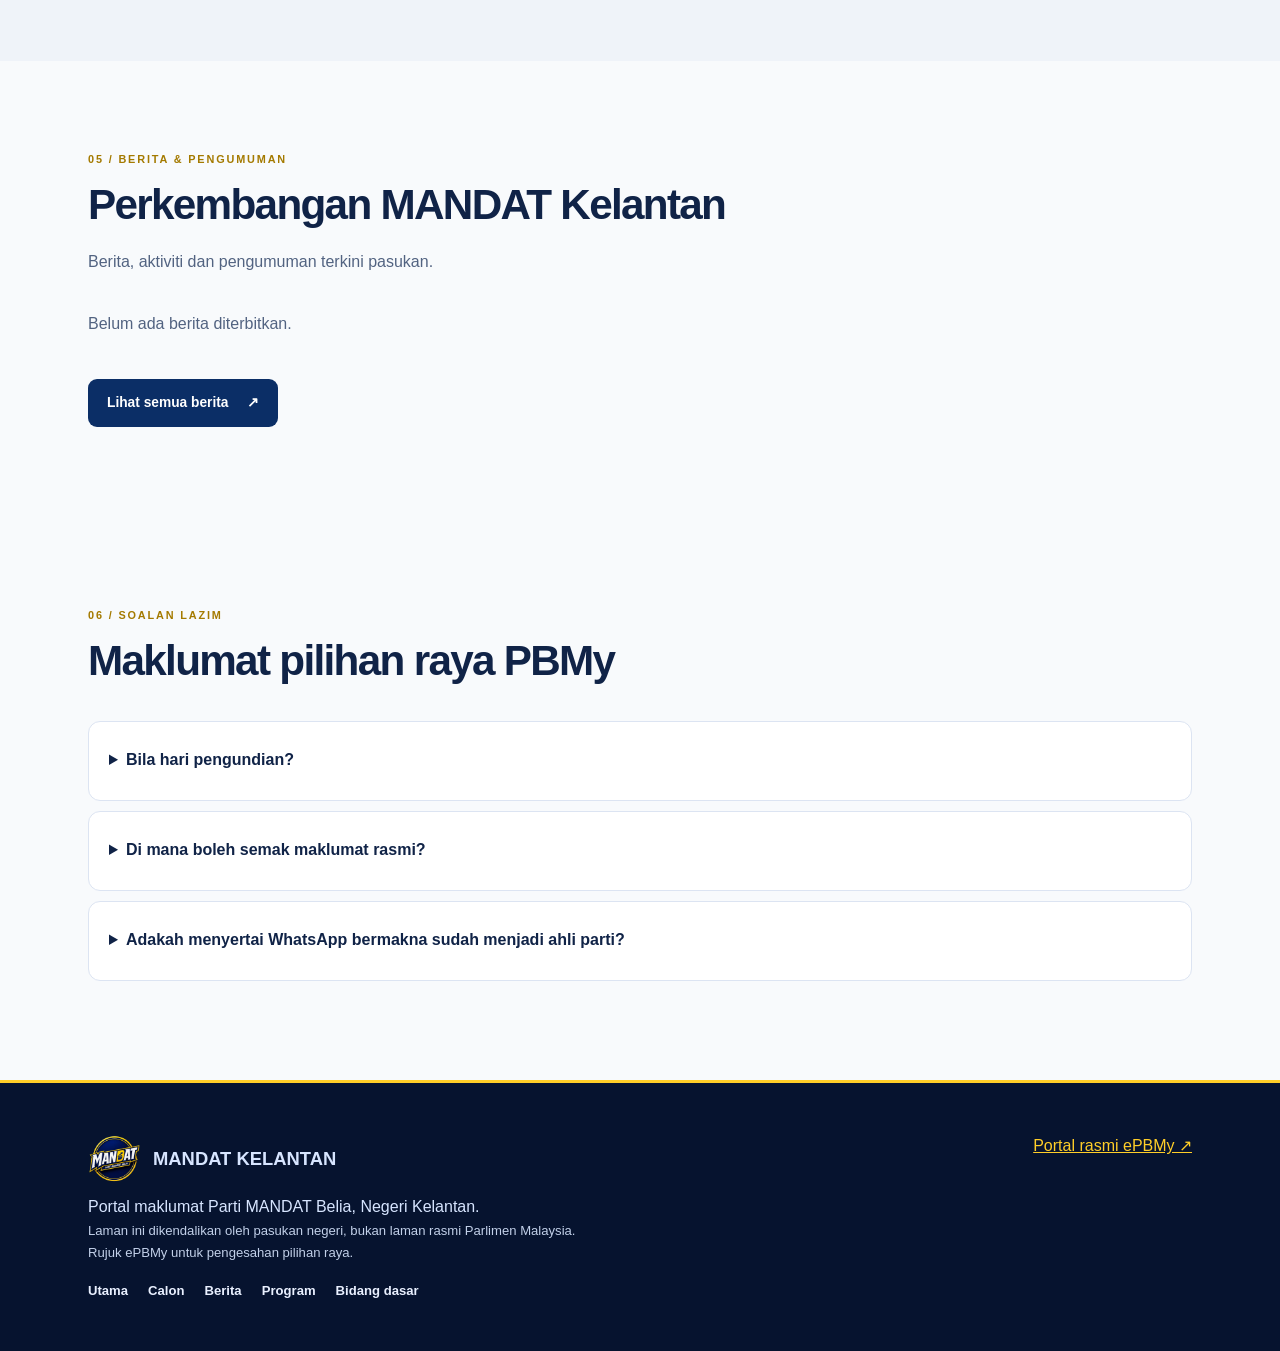
==== commit 8bf196fa: "Replace placeholder home news and programs with published CMS content" ====
--- a/index.html
+++ b/index.html
@@ -95,14 +95,14 @@
 @media(max-width:510px){.candidate-v21{min-height:160px}.candidate-avatar{width:78px;height:96px}}
 /* V2.2 homepage editorial links */
 .v22-actions{margin-top:25px}.v22-link{display:inline-flex;align-items:center;justify-content:space-between;gap:18px;background:#0b2e66;color:#fff;text-decoration:none;padding:13px 19px;border-radius:9px;font-weight:850;font-size:.86rem}.v22-link:hover{background:#174d99}.v22-news-preview{display:grid;grid-template-columns:80px 1fr auto;align-items:center;gap:25px;padding:30px;border:1px solid #e0e7f1;border-radius:16px;background:#fff;box-shadow:0 8px 25px #092b5609}.v22-news-mark{width:75px;height:75px;border-radius:17px;display:grid;place-items:center;background:#e9f1fc;color:#174a92;font-size:2rem}.v22-news-label{font-size:.67rem;letter-spacing:.15em;font-weight:850;color:#a47a00}.v22-news-preview h3{font-size:1.18rem;margin:6px 0}.v22-news-preview p{margin:0;color:#61718d;font-size:.92rem}@media(max-width:760px){.v22-news-preview{grid-template-columns:65px 1fr;gap:18px;padding:23px}.v22-news-mark{width:65px;height:65px}.v22-news-preview .v22-link{grid-column:1/-1;justify-content:center}}@media(max-width:510px){.v22-news-preview{grid-template-columns:1fr}.v22-news-preview .v22-link{grid-column:1}.v22-news-mark{width:58px;height:58px}}
-</style><link rel="stylesheet" href="v23.css?v=23"><link rel="stylesheet" href="cms-public.css"></head><body><a class="skip-link" href="#main">Langkau ke kandungan</a>
+</style><style>.cms-home-grid{display:grid;grid-template-columns:repeat(3,minmax(0,1fr));gap:20px}.cms-home-card{padding:0;overflow:hidden;border-radius:16px}.cms-home-card>img{width:100%;aspect-ratio:16/9;object-fit:cover;display:block}.cms-home-card-body{padding:22px}.cms-home-card-body small{color:#8a681a;font-weight:800}.cms-home-card-body h3{line-height:1.4;margin:8px 0}.cms-home-card-body p{color:#56657b}.cms-home-card-body a{color:#123d8d;font-weight:800}@media(max-width:800px){.cms-home-grid{grid-template-columns:repeat(2,minmax(0,1fr))}}@media(max-width:560px){.cms-home-grid{grid-template-columns:1fr}}</style><link rel="stylesheet" href="v23.css?v=23"><link rel="stylesheet" href="cms-public.css?v=profile4"></head><body><a class="skip-link" href="#main">Langkau ke kandungan</a>
 <div class="announcement"><div class="wrap announcement-inner"><span><span class="live-dot" aria-hidden="true"></span> PORTAL MAKLUMAT MANDAT KELANTAN</span><a href="https://epbmy.parlimen.gov.my/" target="_blank" rel="noopener noreferrer">Rujukan rasmi ePBMy <span aria-hidden="true">↗</span></a></div></div><header><div class="wrap head"><a class="brand" href="index.html" aria-label="MANDAT Kelantan, halaman utama"><img src="mandat-logo-hd.svg?v=3" alt="Logo rasmi Parti MANDAT Belia" width="60" height="60"><span>MANDAT KELANTAN<small>PARTI MANDAT BELIA</small></span></a><button id="menu" aria-expanded="false" aria-controls="nav" aria-label="Buka menu navigasi"><span class="menu-bars" aria-hidden="true"><i></i><i></i><i></i></span><span class="menu-label">Menu</span></button><nav id="nav" aria-label="Navigasi utama"><a href="#tentang">Tentang</a><a href="calon.html">Calon</a><a href="#dasar">Bidang dasar</a><a href="berita.html">Berita</a><a href="program.html">Program</a><a href="#faq">FAQ</a><a class="nav-external" href="https://epbmy.parlimen.gov.my/" target="_blank" rel="noopener noreferrer">Portal ePBMy ↗</a></nav></div></header>
 <main id="main"><div id="utama" class="hero"><div class="wrap hero-grid"><div class="hero-copy"><div class="hero-kicker"><span class="kicker-line"></span> PARLIMEN BELIA MALAYSIA <span class="kicker-dot">·</span> KELANTAN</div><h1>Suara belia.<br><span>Ruang untuk</span><br><em>masa depan.</em></h1><p class="hero-lead">Kenali calon MANDAT Kelantan, terokai bidang perbincangan dasar dan ikuti perkembangan program pembangunan belia.</p><div class="actions"><a class="btn" href="#calon">Kenali calon <span aria-hidden="true">↗</span></a><a class="btn secondary" href="#tentang">Terokai MANDAT <span aria-hidden="true">↓</span></a></div><div class="hero-metrics" aria-label="Ringkasan portal"><div><strong>14</strong><span>Calon disenaraikan</span></div><div><strong>04</strong><span>Bidang perbincangan</span></div><div><strong>02</strong><span>Format program</span></div></div></div><div class="hero-art" aria-label="Identiti MANDAT Belia"><div class="orbit orbit-outer"></div><div class="orbit orbit-inner"></div><div class="hero-art-glow"></div><img src="mandat-logo-hd.svg?v=3" width="420" height="420" alt="Logo rasmi Parti MANDAT Belia" fetchpriority="high"><div class="hero-art-caption"><span class="caption-rule"></span> PARTI MANDAT BELIA <span>•</span> KELANTAN</div></div></div><div class="hero-bottom"><div class="wrap"><span>01 / PORTAL NEGERI KELANTAN</span><a href="#tentang">SCROLL UNTUK TEROKAI <span aria-hidden="true">↓</span></a></div></div></div>
 <section id="tentang"><div class="wrap"><div class="section-head"><div class="eyebrow" style="color:#a47a00">01 / Pengenalan</div><h2>Mengenali MANDAT Kelantan</h2><p class="muted">Laman maklumat untuk memperkenalkan calon dan berkongsi aktiviti pembangunan kemahiran, komuniti serta pendidikan sivik. Maklumat rasmi pilihan raya hendaklah dirujuk kepada portal ePBMy.</p></div><div class="grid"><div class="card"><span class="num">01</span><h3>Maklumat calon</h3><p>Senarai calon dan susunan seperti dipaparkan pada rekod ePBMy yang dikongsi oleh pasukan.</p></div><div class="card"><span class="num">02</span><h3>Pembangunan kemahiran</h3><p>Maklumat bengkel digitalisasi perniagaan, laman web, POS dan penggunaan teknologi.</p></div><div class="card"><span class="num">03</span><h3>Literasi demokrasi</h3><p>Rujukan tentang proses Parlimen Belia Malaysia dan saluran maklumat rasmi.</p></div></div></div></section>
 <section id="calon" class="band"><div class="wrap"><div class="section-head"><div class="eyebrow" style="color:#a47a00">02 / Senarai calon</div><h2>Kenali Calon MANDAT Kelantan</h2><p class="muted">Kenali barisan calon MANDAT Kelantan dan lihat profil mereka.</p></div><div class="search-panel"><label for="candidateSearch">Cari nama calon</label><input id="candidateSearch" type="search" placeholder="Taip nama calon..." autocomplete="off" aria-controls="candidateGrid"></div><div class="grid" id="candidateGrid" aria-live="polite"></div><div class="directory-action"><a href="calon.html" class="directory-button">Buka direktori calon <span aria-hidden="true">↗</span></a></div><p id="candidateEmpty" class="empty-state" role="status">Tiada calon sepadan. Cuba ejaan lain.</p></div></section>
 <section id="dasar"><div class="wrap"><div class="section-head"><div class="eyebrow" style="color:#a47a00">03 / Bidang perbincangan</div><h2>Isu dan bidang dasar belia</h2><p class="muted">Tema perbincangan untuk pembangunan cadangan dasar. Ini bukan manifesto rasmi yang telah diluluskan.</p></div><div class="grid"><div class="card"><h3>Ekonomi belia</h3><p>Peluang keusahawanan, kemahiran pekerjaan dan cabaran perniagaan kecil.</p></div><div class="card"><h3>Pendigitalan</h3><p>Akses kepada kemahiran digital, automasi dan peralatan teknologi.</p></div><div class="card"><h3>Kepimpinan</h3><p>Pengalaman organisasi, perbincangan dasar dan pendidikan demokrasi.</p></div><div class="card"><h3>Kesejahteraan</h3><p>Aktiviti komuniti, kesihatan dan sokongan pembangunan belia.</p></div></div><p class="note">Manifesto rasmi MANDAT Kelantan akan dipaparkan di sini apabila kandungannya diterima dan disahkan oleh pimpinan.</p></div></section>
-<section id="program" class="band"><div class="wrap"><div class="section-head"><div class="eyebrow" style="color:#a47a00">04 / Program pendidikan</div><h2>Seminar Digitalisasi Belia</h2><p class="muted">Cadangan program percuma secara dalam talian dan fizikal. Jadual, lokasi dan pendaftaran akan diumumkan selepas disahkan.</p></div><div class="two"><div class="card"><span class="pill">Online</span><h3>Webinar & bengkel digital</h3><p>Asas website, sistem POS, automasi kerja dan penggunaan AI untuk produktiviti.</p><p><strong>Status:</strong> Jadual belum diumumkan.</p></div><div class="card"><span class="pill">Fizikal</span><h3>MANDAT × BinaLab</h3><p>Bengkel hands-on dan sesi pembelajaran di lokasi yang mendapat kebenaran penganjur atau institusi.</p><p><strong>Status:</strong> Lokasi dan tarikh belum disahkan.</p></div></div><p class="note">Penyertaan pendidikan terbuka secara sukarela tanpa syarat keahlian atau sokongan politik. Maklumat pendaftaran tidak digunakan bagi tujuan lain tanpa persetujuan.</p><div class="v22-actions"><a class="v22-link" href="program.html">Lihat kalendar program <span aria-hidden="true">↗</span></a></div></div></section>
-<section id="berita"><div class="wrap"><div class="section-head"><div class="eyebrow" style="color:#a47a00">05 / Berita & pengumuman</div><h2>Perkembangan MANDAT Kelantan</h2><p class="muted">Pusat maklumat penerbitan rasmi pasukan. Pengumuman dan berita akan disiarkan selepas disahkan.</p></div><div class="v22-news-preview"><div class="v22-news-mark" aria-hidden="true">▤</div><div><span class="v22-news-label">PUSAT BERITA</span><h3>Ruang penerbitan sedang disediakan</h3><p>Belum ada berita yang disahkan untuk dipaparkan. Ikuti halaman berita bagi perkembangan seterusnya.</p></div><a class="v22-link" href="berita.html">Buka pusat berita <span aria-hidden="true">↗</span></a></div></div></section>
+<section id="program" class="band"><div class="wrap"><div class="section-head"><div class="eyebrow" style="color:#a47a00">04 / Program & aktiviti</div><h2>Program MANDAT Kelantan</h2><p class="muted">Ikuti program dan aktiviti yang diumumkan oleh pasukan kami.</p></div><div class="grid cms-home-grid" id="cmsHomePrograms"></div><div class="v22-actions"><a class="v22-link" href="program.html">Lihat semua program <span aria-hidden="true">↗</span></a></div></div></section>
+<section id="berita"><div class="wrap"><div class="section-head"><div class="eyebrow" style="color:#a47a00">05 / Berita & pengumuman</div><h2>Perkembangan MANDAT Kelantan</h2><p class="muted">Berita, aktiviti dan pengumuman terkini pasukan.</p></div><div class="grid cms-home-grid" id="cmsHomeNews"></div><div class="v22-actions"><a class="v22-link" href="berita.html">Lihat semua berita <span aria-hidden="true">↗</span></a></div></div></section>
 <section id="faq"><div class="wrap faq"><div class="section-head"><div class="eyebrow" style="color:#a47a00">06 / Soalan lazim</div><h2>Maklumat pilihan raya PBMy</h2></div><details><summary>Bila hari pengundian?</summary><p>Tarikh yang dimaklumkan kepada pasukan ialah 1 November 2026. Sila sahkan sebarang perubahan melalui portal rasmi.</p></details><details><summary>Di mana boleh semak maklumat rasmi?</summary><p>Layari <a href="https://epbmy.parlimen.gov.my/" target="_blank" rel="noopener">portal ePBMy</a> untuk pengumuman dan peraturan rasmi.</p></details><details><summary>Adakah menyertai WhatsApp bermakna sudah menjadi ahli parti?</summary><p>Tidak semestinya. Keahlian rasmi tertakluk kepada proses pendaftaran dan pengesahan yang ditetapkan ePBMy.</p></details></div></section></main>
 <footer><div class="wrap foot"><div><div class="footer-brand"><img src="mandat-logo-hd.svg?v=3" alt="" width="52" height="52" loading="lazy"><strong>MANDAT KELANTAN</strong></div><div>Portal maklumat Parti MANDAT Belia, Negeri Kelantan.</div><p class="site-disclaimer">Laman ini dikendalikan oleh pasukan negeri, bukan laman rasmi Parlimen Malaysia. Rujuk ePBMy untuk pengesahan pilihan raya.</p></div><div><a href="https://epbmy.parlimen.gov.my/" target="_blank" rel="noopener">Portal rasmi ePBMy ↗</a></div></div></footer>
 <script src="calon-data.js"></script>
@@ -111,4 +111,6 @@
 document.getElementById("candidateGrid").innerHTML=candidates.map(c=>'<article class="card candidate candidate-v21"><div class="candidate-avatar" aria-hidden="true"><span class="candidate-head"></span><span class="candidate-shoulders"></span></div><div class="candidate-info"><small class="candidate-index">PROFIL '+String(c.id).padStart(2,'0')+'</small><h3>'+c.name+'</h3><small class="candidate-pending">Biodata belum diterbitkan</small><a class="candidate-link" href="calon.html?id='+c.id+'" aria-label="Lihat profil '+c.name+'">Lihat profil <span aria-hidden="true">↗</span></a></div></article>').join('');
 const search=document.getElementById('candidateSearch'),empty=document.getElementById('candidateEmpty');search.addEventListener('input',()=>{const q=search.value.toLocaleLowerCase('ms').trim();let visible=0;document.querySelectorAll('#candidateGrid .candidate').forEach(el=>{const match=el.textContent.toLocaleLowerCase('ms').includes(q);el.hidden=!match;if(match)visible++});empty.style.display=visible?'none':'block'});
 const b=document.getElementById('menu'),n=document.getElementById('nav');const closeMenu=()=>{n.classList.remove('open');b.setAttribute('aria-expanded','false');b.setAttribute('aria-label','Buka menu navigasi')};b.addEventListener('click',()=>{const open=n.classList.toggle('open');b.setAttribute('aria-expanded',String(open));b.setAttribute('aria-label',open?'Tutup menu navigasi':'Buka menu navigasi')});n.querySelectorAll('a').forEach(a=>a.addEventListener('click',closeMenu));document.addEventListener('keydown',e=>{if(e.key==='Escape')closeMenu()});document.addEventListener('click',e=>{if(!n.contains(e.target)&&!b.contains(e.target))closeMenu()});window.addEventListener('resize',()=>{if(window.innerWidth>860)closeMenu()});
-</script><script src="cms-config.js"></script><script src="cms-public.js"></script><script src="cms-candidates.js"></script><script src="v23.js?v=23"></script></body></html>+</script><script src="cms-config.js"></script><script src="cms-public.js?v=content4"></script><script src="cms-candidates.js?v=profile4"></script><script src="v23.js?v=23"></script><script>
+(async()=>{await(window.MANDAT_CMS_READY||Promise.resolve());const content=window.MANDAT_CONTENT||{};const photo=window.MANDAT_CMS_PHOTO;for(const [id,items,kind] of [['cmsHomeNews',content.berita||[],'berita'],['cmsHomePrograms',content.program||[],'program']]){const root=document.getElementById(id);if(!root)continue;root.replaceChildren();const selected=kind==='berita'?items.slice(0,3):items.slice().sort((a,b)=>a.tarikh.localeCompare(b.tarikh)).slice(0,3);if(!selected.length){const p=document.createElement('p');p.className='muted';p.textContent=kind==='berita'?'Belum ada berita diterbitkan.':'Belum ada program diumumkan.';root.append(p);continue}for(const x of selected){const card=document.createElement('article');card.className='card cms-home-card';if(x.gambar&&photo){const img=document.createElement('img');img.src=photo(x.gambar);img.alt=kind==='berita'?'Gambar '+x.tajuk:'Poster '+x.tajuk;img.loading='lazy';card.append(img)}const inner=document.createElement('div');inner.className='cms-home-card-body';const date=document.createElement('small');date.textContent=x.tarikh||'';const h=document.createElement('h3');h.textContent=x.tajuk;const p=document.createElement('p');p.textContent=kind==='berita'?x.ringkasan||'':(x.penerangan||[]).join(' ').slice(0,160);const link=document.createElement('a');link.href=kind+'.html?id='+encodeURIComponent(x.id);link.textContent=kind==='berita'?'Baca berita ↗':'Lihat program ↗';inner.append(date,h,p,link);card.append(inner);root.append(card)}}})();
+</script></body></html>
--- a/cms-public.css
+++ b/cms-public.css
@@ -1 +1,25 @@
-.cms-photo{width:100%;height:100%;object-fit:cover;object-position:center 22%;display:block}.candidate-avatar .cms-photo{border-radius:inherit}.person-visual:has(.cms-photo){background:#dce8f8}.person-visual .cms-photo{position:absolute;inset:0}.person-visual .person-tag{z-index:2}.cms-detail-photo{display:flex;justify-content:center;align-items:center;overflow:hidden;background:#e8eff9}.cms-detail-photo img{width:100%;height:100%;max-height:340px;object-fit:contain;object-position:center}+.cms-photo{width:100%;height:100%;object-fit:cover;object-position:center 22%;display:block}.candidate-avatar .cms-photo{border-radius:inherit}.person-visual:has(.cms-photo){background:#dce8f8}.person-visual .cms-photo{position:absolute;inset:0}.person-visual .person-tag{z-index:2}.cms-detail-photo{display:flex;justify-content:center;align-items:center;overflow:hidden;background:#e8eff9}.cms-detail-photo img{width:100%;height:100%;max-height:340px;object-fit:contain;object-position:center}
+/* Candidate editorial cards V3 */
+#calon #candidateGrid{display:grid;grid-template-columns:repeat(3,minmax(0,1fr));gap:22px;align-items:stretch}
+#calon #candidateGrid .candidate-v21{display:flex;flex-direction:column;gap:0;padding:0;min-width:0;overflow:hidden;border:1px solid #e2e8f2;border-radius:18px;background:#fff;box-shadow:0 10px 30px rgba(8,30,69,.06);transition:transform .2s ease,box-shadow .2s ease}
+#calon #candidateGrid .candidate-v21:hover{transform:translateY(-5px);box-shadow:0 18px 38px rgba(8,30,69,.13)}
+#calon #candidateGrid .candidate-avatar{width:100%;height:auto;aspect-ratio:4/5;border-radius:0;background:linear-gradient(145deg,#dfe8f5,#f1f5fb);position:relative;overflow:hidden}
+#calon #candidateGrid .candidate-avatar .cms-photo{width:100%;height:100%;object-fit:cover;object-position:center 18%;border-radius:0;transition:transform .35s ease}
+#calon #candidateGrid .candidate-v21:hover .cms-photo{transform:scale(1.035)}
+#calon #candidateGrid .candidate-info{padding:22px 22px 24px;display:flex;flex-direction:column;align-items:flex-start;gap:10px;flex:1;width:100%}
+#calon #candidateGrid .candidate-index{font-size:.69rem;font-weight:800;letter-spacing:.13em;color:#a77c17}
+#calon #candidateGrid .candidate-info h3{font-size:clamp(.98rem,1.3vw,1.18rem);font-weight:850;line-height:1.45;letter-spacing:-.015em;color:#0b234d;margin:0;overflow-wrap:anywhere}
+#calon #candidateGrid .candidate-pending{color:#64748b;font-size:.84rem;line-height:1.5}
+#calon #candidateGrid .candidate-link{margin-top:auto;display:inline-flex;align-items:center;justify-content:center;padding:11px 16px;border:1px solid #cad5e5;border-radius:10px;color:#0b2a60;text-decoration:none;font-size:.83rem;font-weight:750;background:#f8fafd;transition:background .2s,border-color .2s}
+#calon #candidateGrid .candidate-link:hover{background:#e9f1ff;border-color:#8da9d0}
+@media(max-width:850px){#calon #candidateGrid{grid-template-columns:repeat(2,minmax(0,1fr));gap:16px}}
+@media(max-width:540px){#calon #candidateGrid{grid-template-columns:1fr;gap:20px;max-width:420px;margin-inline:auto}#calon #candidateGrid .candidate-info{padding:20px}#calon #candidateGrid .candidate-info h3{font-size:1.07rem}}
+@media(prefers-reduced-motion:reduce){#calon #candidateGrid .candidate-v21,#calon #candidateGrid .cms-photo{transition:none}}
+
+/* Candidate full profile editorial V4 */
+#detail .detail-layout{align-items:start;gap:28px}#detail .detail-card{overflow:hidden;border-radius:20px;box-shadow:0 14px 45px rgba(9,35,78,.08)}#detail .detail-banner.cms-detail-photo{min-height:300px;max-height:520px;background:linear-gradient(140deg,#edf3fb,#d9e4f4)}#detail .detail-banner.cms-detail-photo img{width:100%;height:100%;max-height:520px;object-fit:contain}#detail .detail-body{padding:clamp(22px,4vw,42px)}#detail .detail-body h2{line-height:1.2;letter-spacing:-.025em}#detail .placeholder-heading{color:#12315f;font-size:1.03rem;font-weight:800;margin-bottom:12px}#detail .profile-copy,#detail #profileBio{white-space:pre-line;line-height:1.85;color:#43546c;overflow-wrap:anywhere}#detail #profileSocialLinks{display:flex;flex-wrap:wrap;gap:10px}#detail #profileSocialLinks a{border-radius:10px}#detail .side-card{border-radius:18px;box-shadow:0 8px 30px rgba(9,35,78,.05)}
+
+/* Berita & Program V4 */
+.cms-content-image{display:block;width:100%;aspect-ratio:16/9;object-fit:cover;background:#e9eef6;border-radius:14px 14px 0 0}
+.cms-content-detail-image{display:block;width:100%;max-height:490px;object-fit:contain;background:#edf2f8;border-radius:14px;margin:0 0 24px}
+.tile:has(.cms-content-image){overflow:hidden}.tile:has(.cms-content-image) .tile-body{padding-top:18px}
